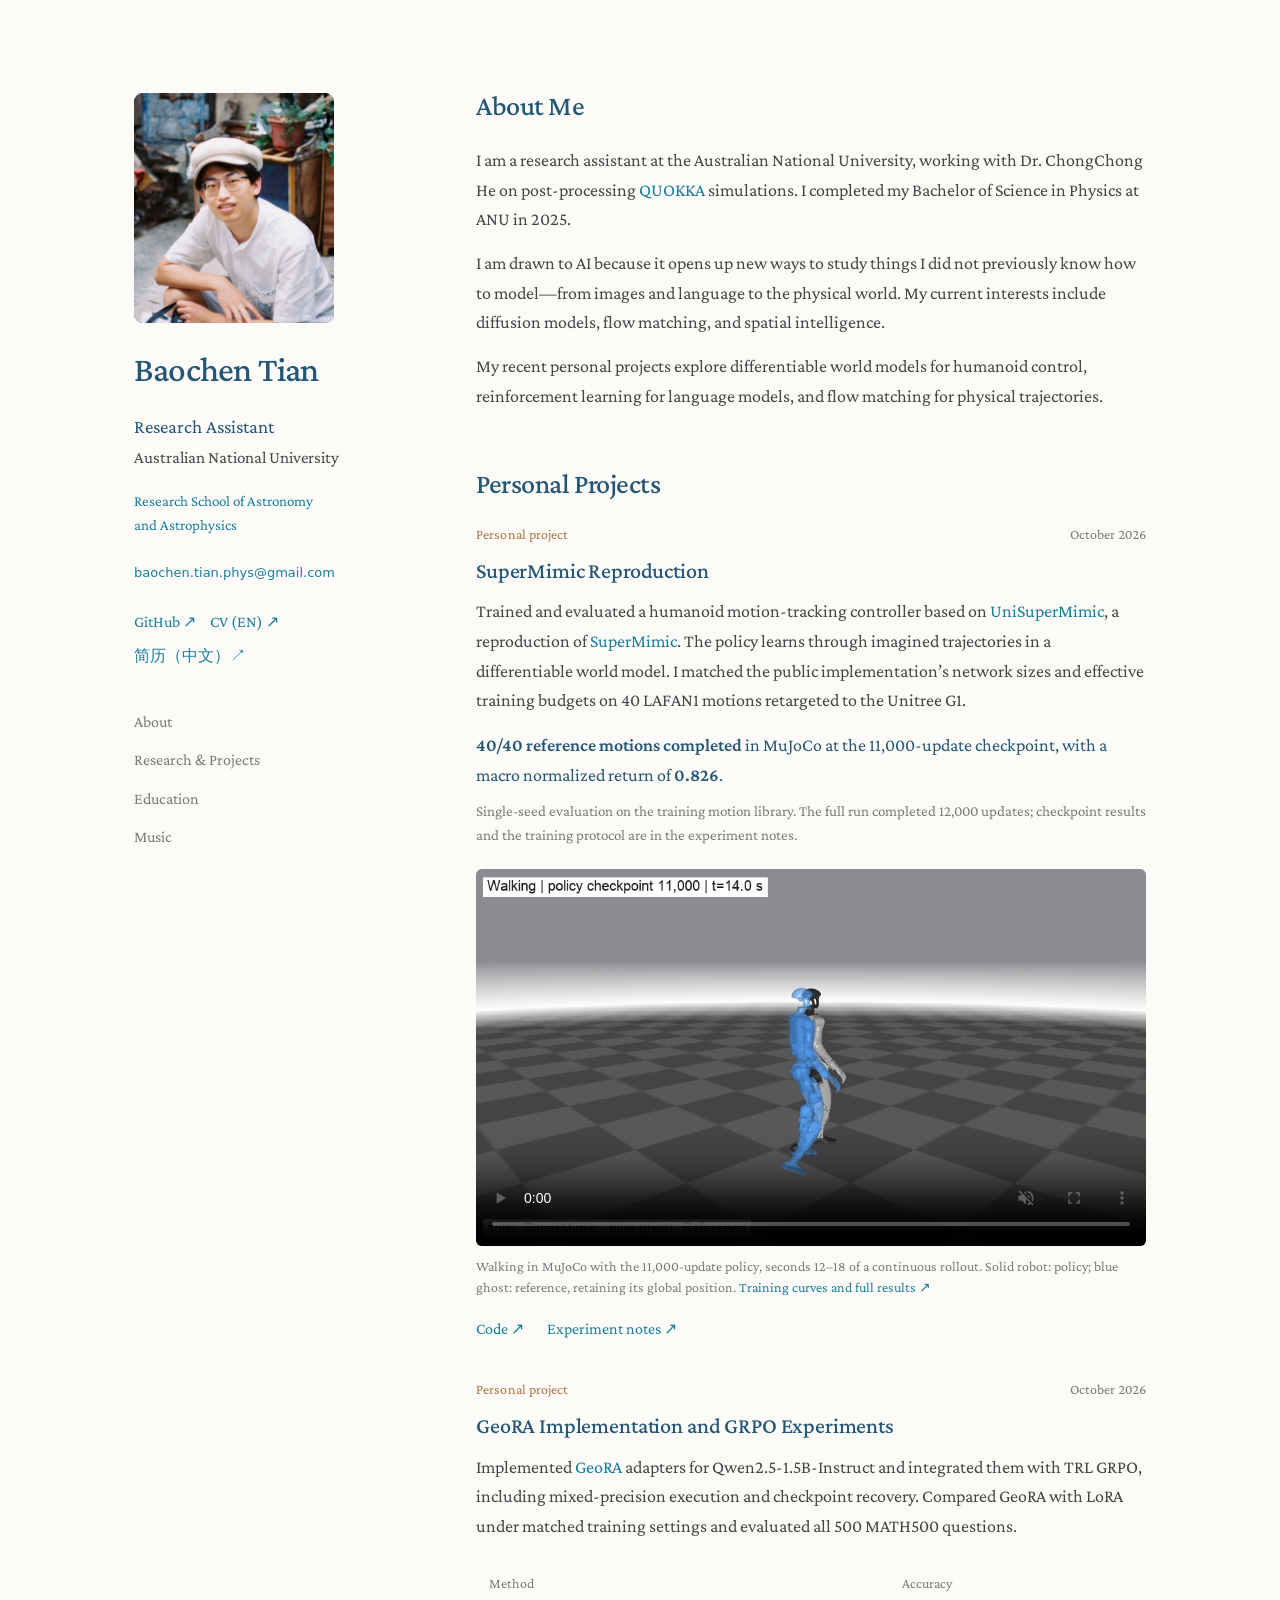
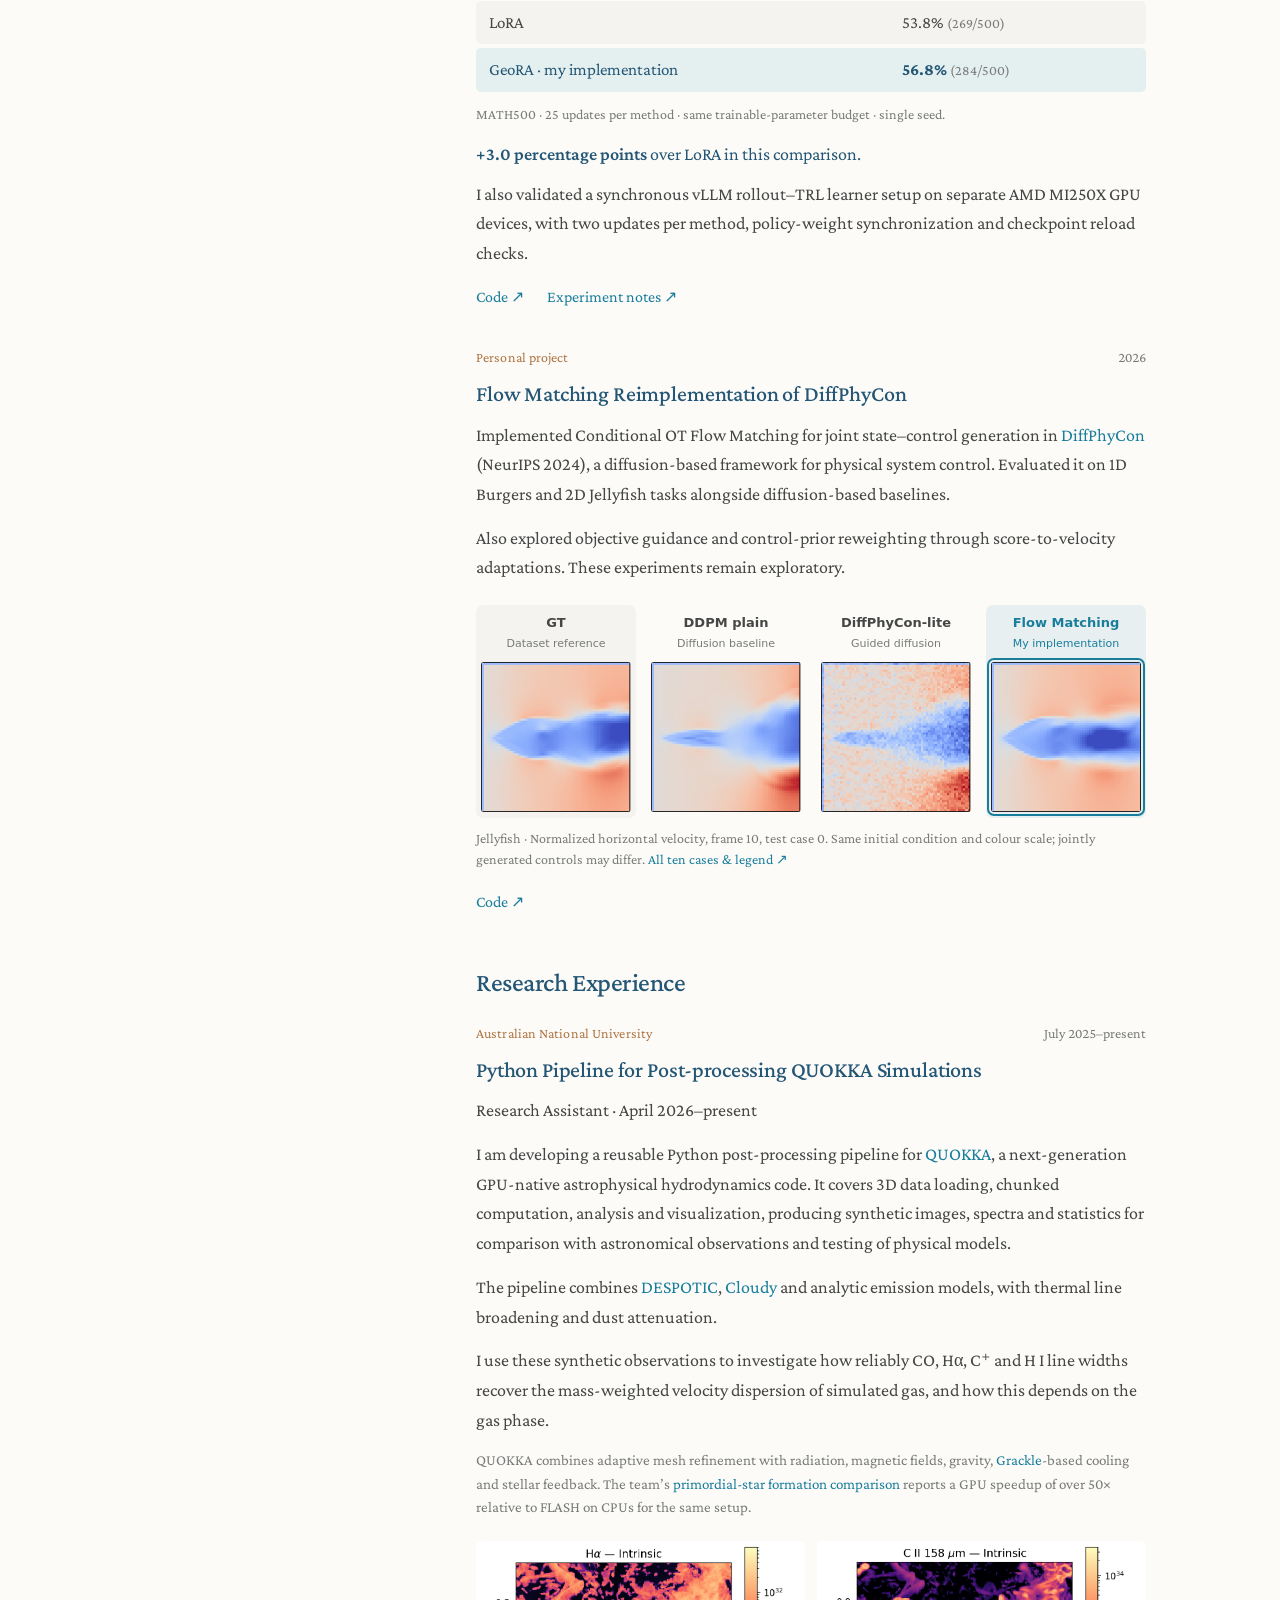
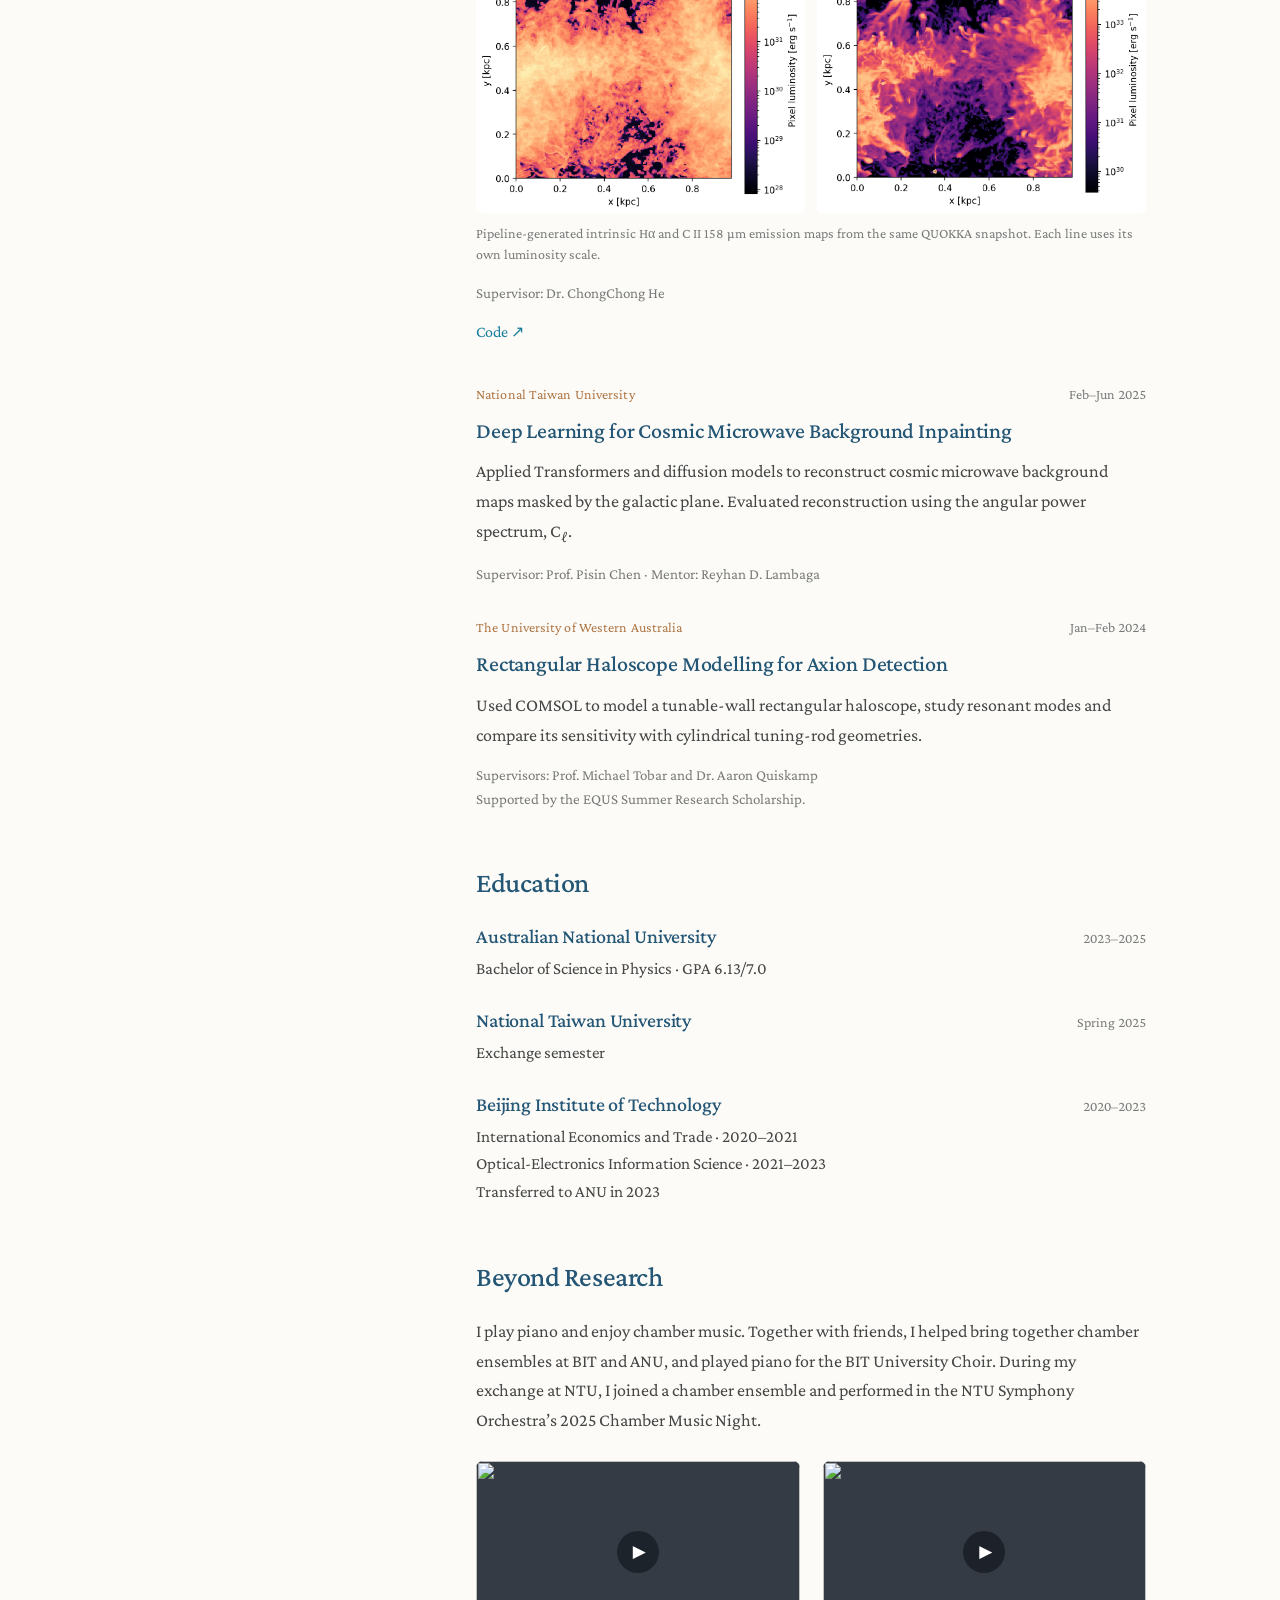
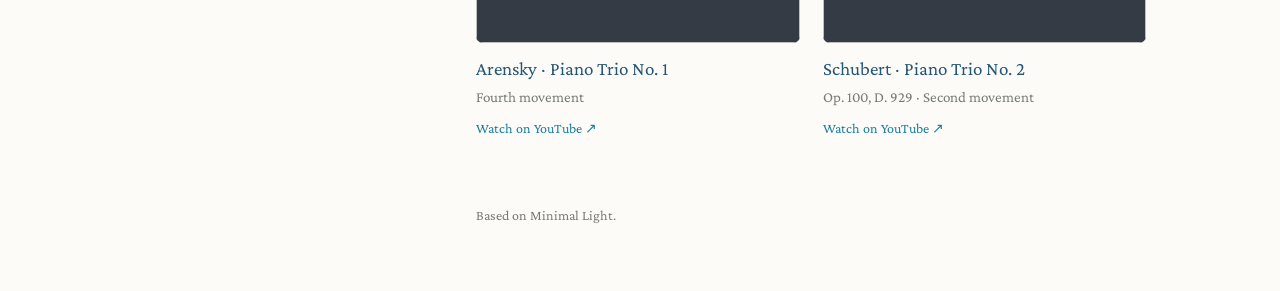
==== index.html @ 4af72fa2 "Refresh CV downloads and experiment page styles" ====
<!doctype html>
<html lang="en">
<head>
<meta charset="utf-8"><meta name="viewport" content="width=device-width,initial-scale=1">
<title>Baochen Tian | Research Assistant at ANU</title>
<meta name="description" content="Baochen Tian, Research Assistant at the Australian National University. Research and projects in generative modelling and astrophysical simulation post-processing.">
<link rel="stylesheet" href="assets/custom.css?v=7">
</head>
<body>
<a class="skip" href="#about">Skip to content</a>
<div class="wrapper">
<header>
<div class="portrait"><img src="assets/baochen.jpg" alt="Baochen Tian" width="5397" height="3602" fetchpriority="high"></div>
<h1>Baochen Tian</h1>
<p class="role">Research Assistant</p>
<p class="affiliation">Australian National University</p>
<p class="department"><a href="https://rsaa.anu.edu.au/">Research School of Astronomy<br>and Astrophysics</a></p>
<a class="email" href="mailto:baochen.tian.phys@gmail.com">baochen.tian.phys@gmail.com</a>
<div class="links"><a href="https://github.com/bcTiann">GitHub ↗</a><a href="assets/Baochen_Tian_CV.pdf?v=20261025">CV (EN) ↗</a><a href="assets/Baochen_Tian_CV_Chinese.pdf?v=20261025" lang="zh-Hans">简历（中文）↗</a></div>
<nav aria-label="Sections"><a href="#about">About</a><a href="#research">Research &amp; Projects</a><a href="#education">Education</a><a href="#music">Music</a></nav>
</header>
<main>
<section id="about"><h2>About Me</h2>
<p>I am a research assistant at the Australian National University, working with Dr. ChongChong He on post-processing <a href="https://github.com/quokka-astro/quokka">QUOKKA</a> simulations. I completed my Bachelor of Science in Physics at ANU in 2025.</p>
<p>I am drawn to AI because it opens up new ways to study things I did not previously know how to model—from images and language to the physical world. My current interests include diffusion models, flow matching, and spatial intelligence.</p>
<p>My recent personal projects explore differentiable world models for humanoid control, reinforcement learning for language models, and flow matching for physical trajectories.</p>
</section>
<section id="research"><h2>Personal Projects</h2>
<article id="supermimic"><div class="entry-top"><span class="type">Personal project</span><span class="date">October 2026</span></div>
<h3>SuperMimic Reproduction</h3>
<p>Trained and evaluated a humanoid motion-tracking controller based on <a href="https://github.com/Motphys/Uni-SuperMimic">UniSuperMimic</a>, a reproduction of <a href="https://supermimic.github.io/">SuperMimic</a>. The policy learns through imagined trajectories in a differentiable world model. I matched the public implementation’s network sizes and effective training budgets on 40 LAFAN1 motions retargeted to the Unitree G1.</p>
<p class="result-line"><strong>40/40 reference motions completed</strong> in MuJoCo at the 11,000-update checkpoint, with a macro normalized return of <strong>0.826</strong>.</p>
<p class="experiment-scope">Single-seed evaluation on the training motion library. The full run completed 12,000 updates; checkpoint results and the training protocol are in the experiment notes.</p>
<figure class="research-figure">
<video class="research-video" controls loop muted playsinline preload="metadata" poster="assets/supermimic-policy-11000.png" width="960" height="540" aria-label="Walking policy and reference motion in MuJoCo, using the 11,000-update checkpoint"><source src="assets/supermimic-policy-11000.mp4" type="video/mp4"><a href="assets/supermimic-policy-11000.mp4">Watch the policy rollout</a></video>
<figcaption>Walking in MuJoCo with the 11,000-update policy, seconds 12–18 of a continuous rollout. Solid robot: policy; blue ghost: reference, retaining its global position. <a href="research/supermimic.html">Training curves and full results ↗</a></figcaption>
</figure>
<div class="project-links"><a class="project-link" href="https://github.com/bcTiann/Uni-SuperMimic">Code ↗</a><a class="project-link" href="research/supermimic.html">Experiment notes ↗</a></div></article>
<article id="geora"><div class="entry-top"><span class="type">Personal project</span><span class="date">October 2026</span></div>
<h3>GeoRA Implementation and GRPO Experiments</h3>
<p>Implemented <a href="https://aclanthology.org/2026.acl-long.1110/">GeoRA</a> adapters for Qwen2.5-1.5B-Instruct and integrated them with TRL GRPO, including mixed-precision execution and checkpoint recovery. Compared GeoRA with LoRA under matched training settings and evaluated all 500 MATH500 questions.</p>
<table class="results-table">
<caption>MATH500 · 25 updates per method · same trainable-parameter budget · single seed.</caption>
<thead><tr><th scope="col">Method</th><th scope="col">Accuracy</th></tr></thead>
<tbody><tr><th scope="row">LoRA</th><td>53.8% <span>(269/500)</span></td></tr><tr class="own-result"><th scope="row">GeoRA · my implementation</th><td><strong>56.8%</strong> <span>(284/500)</span></td></tr></tbody>
</table>
<p class="result-line"><strong>+3.0 percentage points</strong> over LoRA in this comparison.</p>
<p>I also validated a synchronous vLLM rollout–TRL learner setup on separate AMD MI250X GPU devices, with two updates per method, policy-weight synchronization and checkpoint reload checks.</p>
<div class="project-links"><a class="project-link" href="https://github.com/bcTiann/geora-repro">Code ↗</a><a class="project-link" href="research/geora.html">Experiment notes ↗</a></div></article>
<article id="flow-matching"><div class="entry-top"><span class="type">Personal project</span><span class="date">2026</span></div>
<h3>Flow Matching Reimplementation of DiffPhyCon</h3>
<p>Implemented Conditional OT Flow Matching for joint state–control generation in <a href="https://proceedings.neurips.cc/paper_files/paper/2024/hash/07a363fd2263091c2063998e0034999c-Abstract-Conference.html">DiffPhyCon</a> (NeurIPS 2024), a diffusion-based framework for physical system control. Evaluated it on 1D Burgers and 2D Jellyfish tasks alongside diffusion-based baselines.</p>
<p class="detail">Also explored objective guidance and control-prior reweighting through score-to-velocity adaptations. These experiments remain exploratory.</p>
<figure class="research-figure">
<a class="figure-image flow-comparison" href="assets/jellyfish-vx-all-tests.png" aria-label="View velocity fields for all ten Jellyfish test cases">
<span class="flow-panel flow-reference"><span class="flow-heading">GT</span><span class="flow-note">Dataset reference</span><img src="assets/jellyfish-vx-gt.png" alt="Ground-truth horizontal velocity from the held-out Jellyfish dataset, test case 0, frame 10." width="280" height="279" loading="lazy"></span>
<span class="flow-panel"><span class="flow-heading">DDPM plain</span><span class="flow-note">Diffusion baseline</span><img src="assets/jellyfish-vx-ddpm.png" alt="Horizontal velocity generated by the upstream DDPM baseline without guidance or prior reweighting." width="280" height="279" loading="lazy"></span>
<span class="flow-panel"><span class="flow-heading">DiffPhyCon-lite</span><span class="flow-note">Guided diffusion</span><img src="assets/jellyfish-vx-lite.png" alt="Horizontal velocity generated by the upstream DiffPhyCon-lite guided diffusion baseline." width="280" height="279" loading="lazy"></span>
<span class="flow-panel flow-own" title="Flow Matching, sampled without objective guidance or control-prior reweighting"><span class="flow-heading">Flow Matching</span><span class="flow-note">My implementation</span><img src="assets/jellyfish-vx-fm.png" alt="Horizontal velocity generated by my Conditional OT Flow Matching implementation, sampled without guidance or prior reweighting." width="280" height="279" loading="lazy"></span>
</a>
<figcaption>Jellyfish · Normalized horizontal velocity, frame 10, test case 0. Same initial condition and colour scale; jointly generated controls may differ. <a href="assets/jellyfish-vx-all-tests.png">All ten cases &amp; legend ↗</a></figcaption>
</figure>
<a class="project-link" href="https://github.com/bcTiann/diffphycon">Code ↗</a></article>
<h2 class="subsection">Research Experience</h2>
<article id="quokka"><div class="entry-top"><span class="type">Australian National University</span><span class="date">July 2025–present</span></div>
<h3>Python Pipeline for Post-processing QUOKKA Simulations</h3>
<p class="detail">Research Assistant · April 2026–present</p>
<p>I am developing a reusable Python post-processing pipeline for <a href="https://github.com/quokka-astro/quokka">QUOKKA</a>, a next-generation GPU-native astrophysical hydrodynamics code. It covers 3D data loading, chunked computation, analysis and visualization, producing synthetic images, spectra and statistics for comparison with astronomical observations and testing of physical models.</p>
<p>The pipeline combines <a href="https://bitbucket.org/krumholz/despotic">DESPOTIC</a>, <a href="https://gitlab.nublado.org/cloudy/cloudy">Cloudy</a> and analytic emission models, with thermal line broadening and dust attenuation.</p>
<p class="detail">I use these synthetic observations to investigate how reliably CO, Hα, C⁺ and H I line widths recover the mass-weighted velocity dispersion of simulated gas, and how this depends on the gas phase.</p>
<p class="mentor">QUOKKA combines adaptive mesh refinement with radiation, magnetic fields, gravity, <a href="https://github.com/grackle-project/grackle">Grackle</a>-based cooling and stellar feedback. The team’s <a href="https://en.westlake.edu.cn/news_events/EventCalendars/science/202511/P020251104517771671701.pdf#page=10">primordial-star formation comparison</a> reports a GPU speedup of over 50× relative to FLASH on CPUs for the same setup.</p>
<figure class="research-figure">
<div class="emission-maps">
<a class="figure-image" href="assets/quokka-halpha.png" aria-label="View the full-size H alpha emission map"><img src="assets/quokka-halpha.png" alt="Intrinsic H alpha luminosity map from the QUOKKA post-processing pipeline, with position axes in kiloparsecs and a logarithmic luminosity scale." width="1011" height="835" loading="lazy"></a>
<a class="figure-image" href="assets/quokka-cii.png" aria-label="View the full-size C II emission map"><img src="assets/quokka-cii.png" alt="Intrinsic C II 158 micrometre luminosity map from the same QUOKKA snapshot, with its own logarithmic luminosity scale." width="1011" height="833" loading="lazy"></a>
</div>
<figcaption>Pipeline-generated intrinsic Hα and C II 158 μm emission maps from the same QUOKKA snapshot. Each line uses its own luminosity scale.</figcaption>
</figure>
<p class="mentor">Supervisor: Dr. ChongChong He</p><a class="project-link" href="https://github.com/bcTiann/quokka_postprocess_3D">Code ↗</a></article>
<article class="compact"><div class="entry-top"><span class="type">National Taiwan University</span><span class="date">Feb–Jun 2025</span></div>
<h3>Deep Learning for Cosmic Microwave Background Inpainting</h3>
<p>Applied Transformers and diffusion models to reconstruct cosmic microwave background maps masked by the galactic plane. Evaluated reconstruction using the angular power spectrum, C<sub>ℓ</sub>.</p>
<p class="mentor">Supervisor: Prof. Pisin Chen · Mentor: Reyhan D. Lambaga</p></article>
<article class="compact"><div class="entry-top"><span class="type">The University of Western Australia</span><span class="date">Jan–Feb 2024</span></div>
<h3>Rectangular Haloscope Modelling for Axion Detection</h3>
<p>Used COMSOL to model a tunable-wall rectangular haloscope, study resonant modes and compare its sensitivity with cylindrical tuning-rod geometries.</p>
<p class="mentor">Supervisors: Prof. Michael Tobar and Dr. Aaron Quiskamp<br>Supported by the EQUS Summer Research Scholarship.</p></article>
</section>
<section id="education"><h2>Education</h2>
<div class="education"><div><h3>Australian National University</h3><p>Bachelor of Science in Physics · GPA 6.13/7.0</p></div><span class="date">2023–2025</span></div>
<div class="education"><div><h3>National Taiwan University</h3><p>Exchange semester</p></div><span class="date">Spring 2025</span></div>
<div class="education"><div><h3>Beijing Institute of Technology</h3><p>International Economics and Trade · 2020–2021<br>Optical-Electronics Information Science · 2021–2023<br>Transferred to ANU in 2023</p></div><span class="date">2020–2023</span></div>
</section>
<section id="music"><h2>Beyond Research</h2><p>I play piano and enjoy chamber music. Together with friends, I helped bring together chamber ensembles at BIT and ANU, and played piano for the BIT University Choir. During my exchange at NTU, I joined a chamber ensemble and performed in the NTU Symphony Orchestra’s 2025 Chamber Music Night.</p><div class="performances"><a class="performance" href="https://www.youtube.com/watch?v=Kjk5oWOnFLg" target="_blank" rel="noopener noreferrer" aria-label="Watch Arensky · Piano Trio No. 1, Fourth movement on YouTube (opens in a new tab)"><span class="video-cover"><img src="https://i.ytimg.com/vi/Kjk5oWOnFLg/hqdefault.jpg" alt="" width="480" height="360" loading="lazy"><span class="play-icon" aria-hidden="true">▶</span></span><span class="video-title">Arensky · Piano Trio No. 1</span><span class="video-detail">Fourth movement</span><span class="video-action">Watch on YouTube ↗</span></a><a class="performance" href="https://www.youtube.com/watch?v=tnrbllB4xv0" target="_blank" rel="noopener noreferrer" aria-label="Watch Schubert · Piano Trio No. 2, Op. 100, D. 929 · Second movement on YouTube (opens in a new tab)"><span class="video-cover"><img src="https://i.ytimg.com/vi/tnrbllB4xv0/hqdefault.jpg" alt="" width="480" height="360" loading="lazy"><span class="play-icon" aria-hidden="true">▶</span></span><span class="video-title">Schubert · Piano Trio No. 2</span><span class="video-detail">Op. 100, D. 929 · Second movement</span><span class="video-action">Watch on YouTube ↗</span></a></div></section>
<footer>Based on <a href="https://github.com/yaoyao-liu/minimal-light">Minimal Light</a>.</footer>
</main></div></body></html>
---- assets/custom.css ----
@import url('https://fonts.googleapis.com/css2?family=Crimson+Pro:wght@400;500;600&display=swap');

:root {
  color-scheme: light dark;
  --bg: #fcfbf8;
  --ink: #454746;
  --heading: #245675;
  --muted: #787b79;
  --link: #197e9c;
  --accent: #ae7542;
}
* { box-sizing: border-box; }
html { scroll-behavior: smooth; scroll-padding-top: 48px; }
body { margin: 0; background: var(--bg); color: var(--ink); font: 18px/1.65 'Crimson Pro', Georgia, serif; -webkit-font-smoothing: antialiased; }
.wrapper { width: min(1100px, 100%); margin: auto; padding: 88px 44px 64px; display: grid; grid-template-columns: 250px minmax(0, 1fr); gap: 92px; }
header { position: sticky; top: 80px; align-self: start; text-align: left; padding-top: 5px; }
h1, h2, h3 { color: var(--heading); font-weight: 500; }
h1 { color: var(--heading); font-size: 35px; letter-spacing: -.8px; line-height: 1.2; margin: 0 0 20px; }
h2 { font-size: 28px; letter-spacing: -.45px; line-height: 1.25; margin: 0 0 23px; }
h3 { font-size: 22px; letter-spacing: -.15px; line-height: 1.35; margin: 0 0 12px; }
p { margin: 0 0 14px; }
a { color: var(--link); text-decoration: none; text-underline-offset: 4px; text-decoration-thickness: 1px; }
a:hover { text-decoration: underline; }
a:focus-visible { outline: 2px solid var(--link); outline-offset: 5px; border-radius: 2px; }
.role { color: var(--heading); font-size: 19px; margin-bottom: 2px; }
.affiliation { font-size: 17px; margin-bottom: 17px; }
.department { font-size: 15px; color: var(--muted); line-height: 1.6; margin-bottom: 20px; }
.email { font: 13px/1.6 system-ui, sans-serif; overflow-wrap: anywhere; }
.links { display: flex; flex-wrap: wrap; gap: 8px 14px; align-items: center; font-size: 16px; margin: 22px 0 39px; }
.links span { color: var(--muted); opacity: .5; }
nav { display: flex; flex-direction: column; gap: 12px; font-size: 16px; }
nav a { color: var(--muted); width: fit-content; }
nav a:hover { color: var(--link); }
main { min-width: 0; }
section { margin: 0 0 54px; padding: 0; border: 0; }
article { margin: 0 0 37px; padding: 0; border: 0; }
.entry-top { display: flex; justify-content: space-between; align-items: baseline; gap: 16px; margin-bottom: 11px; color: var(--muted); font: 14px/1.5 'Crimson Pro', Georgia, serif; }
.type { letter-spacing: .1px; color: var(--accent); }
.date { white-space: nowrap; font-size: 14px; color: var(--muted); font-variant-numeric: tabular-nums; }
.detail { color: var(--ink); }
.mentor { font-size: 15px; color: var(--muted); line-height: 1.55; margin: 12px 0; }
.project-link { display: inline-block; font-size: 16px; padding: 0; margin-top: 1px; }
.project-links { display: flex; flex-wrap: wrap; gap: 8px 23px; }
.result-line { color: var(--heading); margin: 15px 0 10px; }
.result-line strong { font-weight: 600; }
.experiment-scope { color: var(--muted); font-size: 15px; line-height: 1.55; }
.results-table { width: 100%; border-collapse: separate; border-spacing: 0 4px; margin: 18px 0 10px; font-size: 17px; line-height: 1.5; }
.results-table th, .results-table td { text-align: left; padding: 9px 13px; font-weight: 400; }
.results-table thead th { color: var(--muted); font-size: 14px; padding-bottom: 3px; }
.results-table tbody th { border-radius: 5px 0 0 5px; }
.results-table tbody td { border-radius: 0 5px 5px 0; }
.results-table tbody tr { background: rgba(120,123,121,.06); }
.results-table tbody tr.own-result { background: rgba(25,126,156,.10); color: var(--heading); }
.results-table td span { color: var(--muted); font-size: 14px; white-space: nowrap; }
.results-table caption { caption-side: bottom; padding: 8px 0 0; text-align: left; font-size: 14px; line-height: 1.5; color: var(--muted); }
.research-video { display: block; width: 100%; height: auto; border-radius: 6px; background: #e9edef; }
.research-figure { margin: 22px 0 17px; }
.figure-image { display: block; overflow: hidden; border-radius: 6px; background: #fff; }
.figure-image img { display: block; width: 100%; height: auto; }
.flow-comparison { display: grid; grid-template-columns: repeat(4, minmax(0, 1fr)); gap: 10px; background: transparent; overflow: visible; }
.flow-comparison:hover { text-decoration: none; }
.flow-panel { display: flex; flex-direction: column; align-items: center; padding: 8px 5px 6px; border-radius: 7px; color: var(--ink); }
.flow-heading { font: 600 13px/1.5 system-ui, sans-serif; white-space: nowrap; }
.flow-note { margin: 3px 0 10px; color: var(--muted); font: 11px/1.5 system-ui, sans-serif; white-space: nowrap; }
.flow-panel img { border-radius: 3px; }
.flow-reference { background: rgba(120,123,121,.06); }
.flow-own { background: rgba(25,126,156,.09); }
.flow-own .flow-heading, .flow-own .flow-note { color: var(--link); }
.flow-own img { outline: 2px solid var(--link); outline-offset: 2px; }
@media (max-width: 500px), (min-width: 851px) and (max-width: 1000px) { .flow-comparison { grid-template-columns: repeat(2, minmax(0, 1fr)); gap: 12px; } }
.research-figure figcaption { margin-top: 10px; color: var(--muted); font-size: 14px; line-height: 1.5; }
.emission-maps { display: grid; grid-template-columns: repeat(2, minmax(0, 1fr)); gap: 12px; }
.emission-maps .figure-image { border-radius: 5px; }
@media (max-width: 500px) { .emission-maps { grid-template-columns: 1fr; gap: 14px; } }
.subsection { font-size: 26px; margin-top: 51px; }
.compact { margin-bottom: 31px; }
.compact:last-child { margin-bottom: 0; }
.education { display: flex; justify-content: space-between; align-items: baseline; gap: 20px; margin-bottom: 25px; }
.education h3 { font-size: 20px; margin: 0 0 5px; }
.education p { font-size: 17px; line-height: 1.6; margin: 0; }
footer { font-size: 14px; color: var(--muted); margin-top: 64px; }
footer a { color: var(--muted); }
.skip { position: absolute; top: -100px; left: 15px; }
.skip:focus { top: 10px; background: var(--bg); padding: 8px; }
@media (prefers-color-scheme: dark) {
  :root { --bg: #20232c; --ink: #d0d3dc; --heading: #9dcceb; --muted: #a0a7b8; --link: #73c6d8; --accent: #d6ac7d; }
}
@media (max-width: 850px) {
  .wrapper { grid-template-columns: 1fr; gap: 49px; padding: 46px 28px; max-width: 690px; }
  header { position: static; padding: 0; }
  h1 { margin-bottom: 13px; }
  .department { margin-bottom: 14px; }
  .links { margin: 17px 0 25px; }
  nav { flex-direction: row; flex-wrap: wrap; gap: 10px 23px; }
  section { margin-bottom: 43px; }
}
@media (max-width: 440px) {
  .wrapper { padding: 35px 23px; }
  .entry-top { flex-direction: column; gap: 2px; }
  .education { flex-direction: column; gap: 5px; }
  .education .date { order: -1; }
  h2 { font-size: 26px; }
  h3 { font-size: 21px; }
}
@media (prefers-reduced-motion: reduce) { html { scroll-behavior: auto; } }

/* Personal portrait and chamber-music recordings. */
.portrait { width: 200px; height: 230px; overflow: hidden; border-radius: 9px; margin: 0 0 26px; background: #384247; }
.portrait img { display: block; width: 100%; height: 100%; object-fit: cover; object-position: 62% 50%; transform: scale(1.25); }
.performances { display: grid; grid-template-columns: repeat(2, minmax(0, 1fr)); gap: 23px; margin-top: 25px; }
.performance { display: block; min-width: 0; }
.performance:hover { text-decoration: none; }
.video-cover { display: block; aspect-ratio: 16 / 9; overflow: hidden; border-radius: 7px; position: relative; background: #343b44; }
.video-cover img { display: block; width: 100%; height: 100%; object-fit: cover; }
.play-icon { position: absolute; top: 50%; left: 50%; transform: translate(-50%, -50%); display: grid; place-items: center; width: 42px; height: 42px; padding-left: 3px; border-radius: 50%; background: rgba(22,27,34,.75); color: #fff; font: 17px/1 system-ui, sans-serif; }
.performance:hover .play-icon { background: #24758c; }
.video-title { display: block; color: var(--heading); font-size: 19px; line-height: 1.35; margin-top: 13px; }
.video-detail { display: block; color: var(--muted); font-size: 15px; margin-top: 4px; }
.video-action { display: block; font-size: 14px; margin-top: 7px; }
.performance:hover .video-action { text-decoration: underline; }
@media (min-width: 851px) and (max-height: 780px) { header { position: static; } }
@media (max-width: 440px) { .performances { grid-template-columns: 1fr; gap: 28px; } .portrait { width: 180px; height: 207px; } }
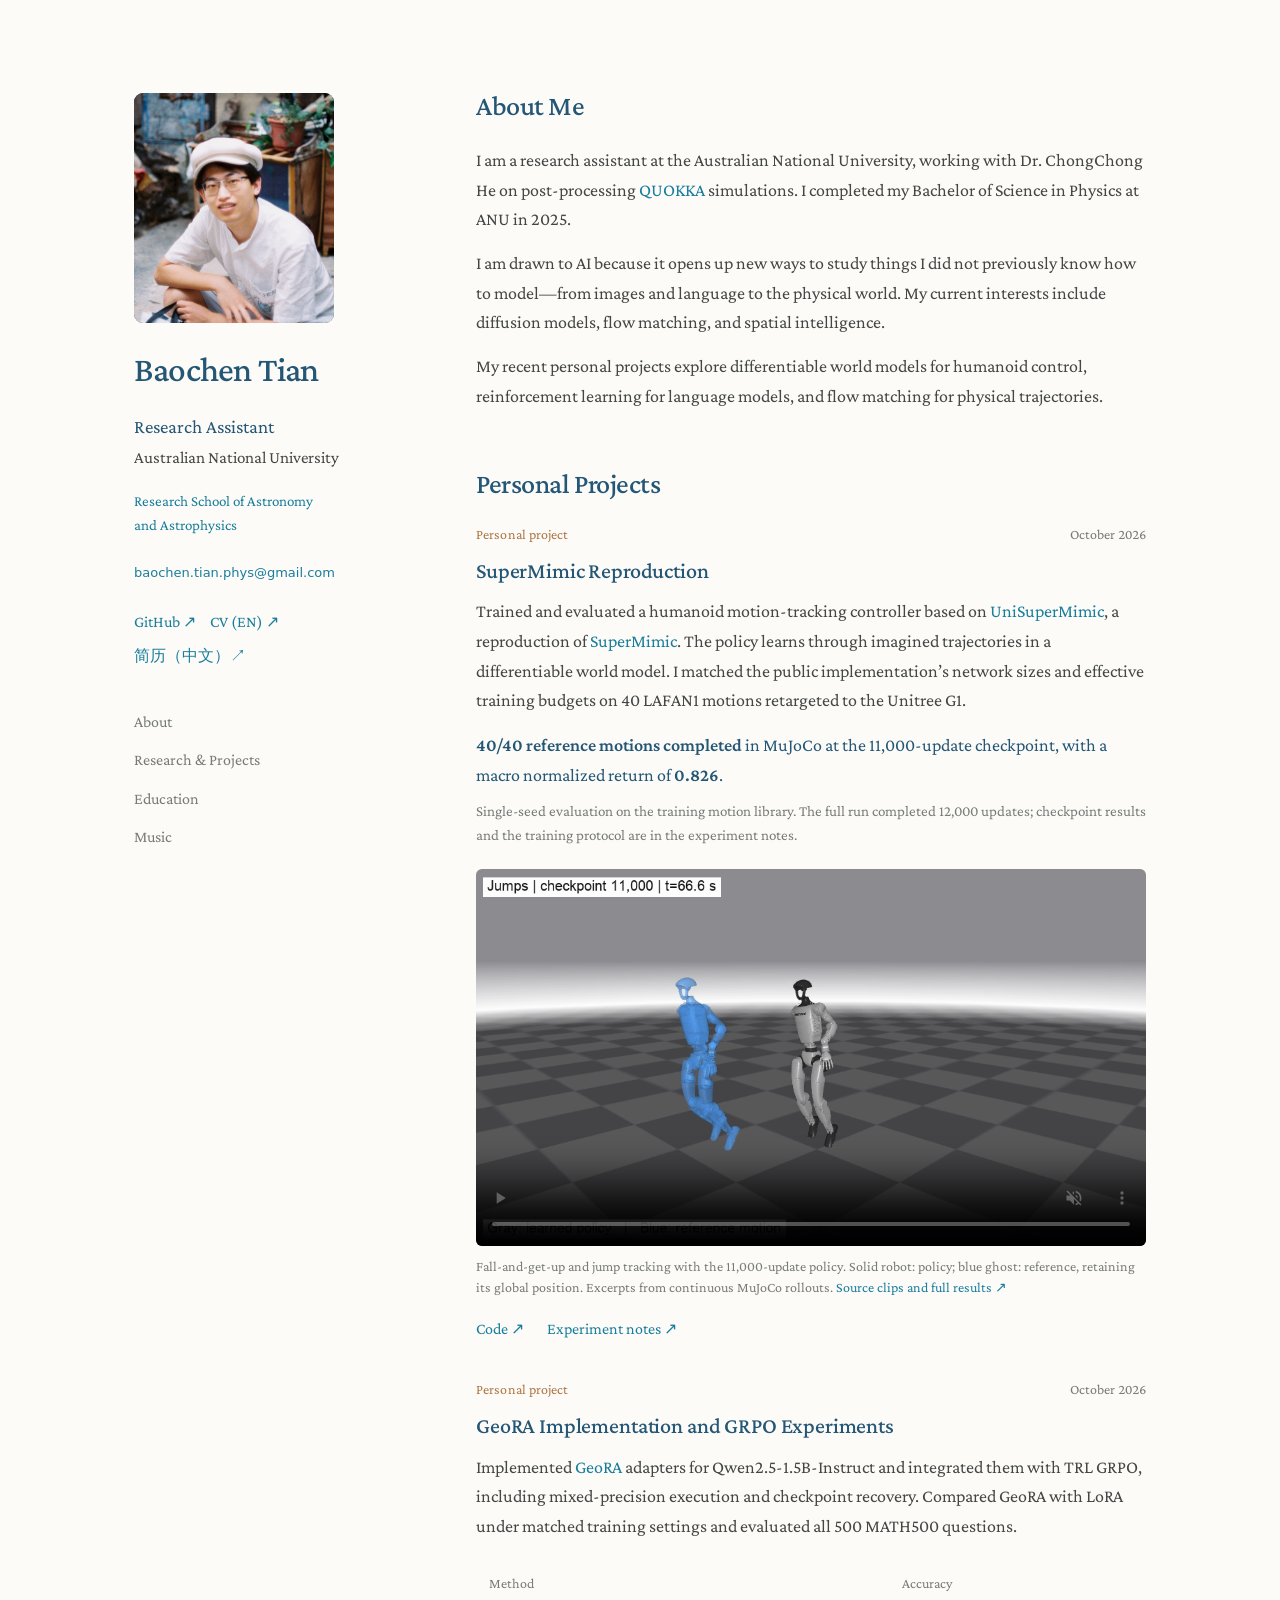
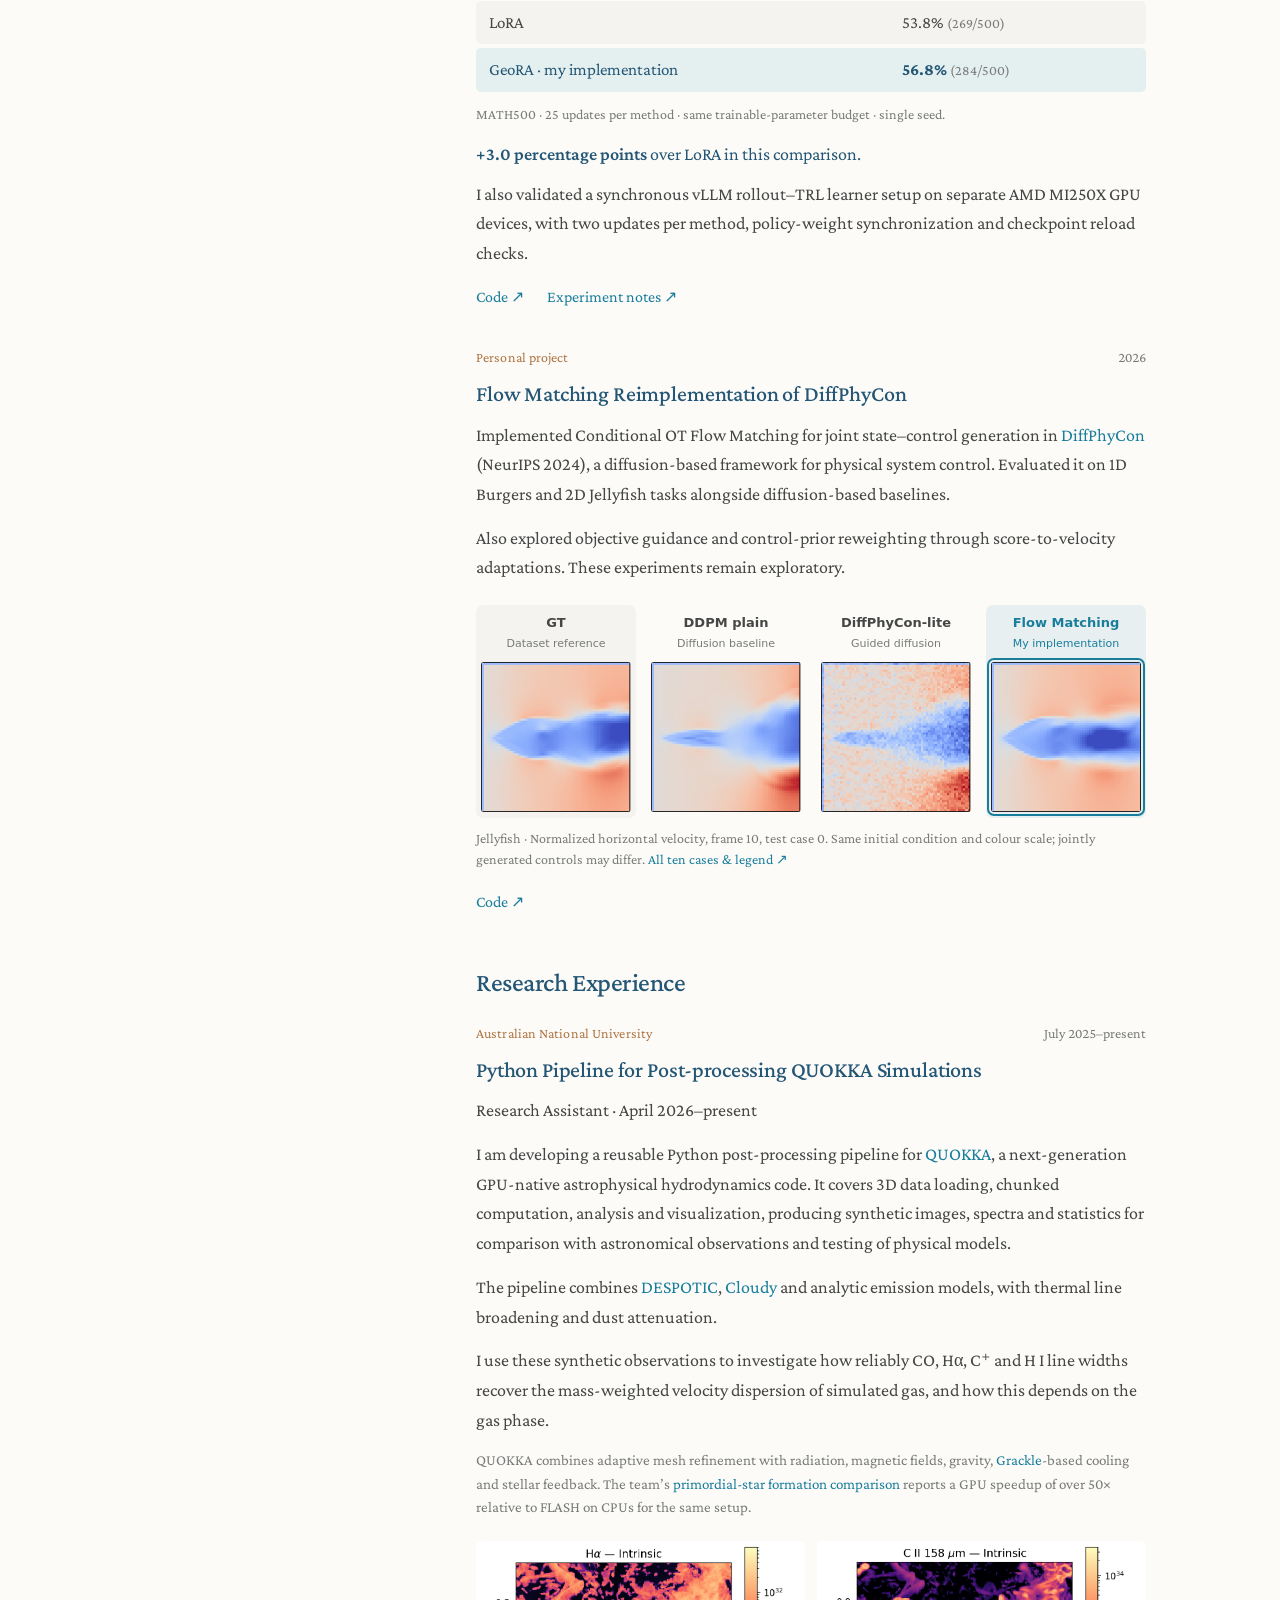
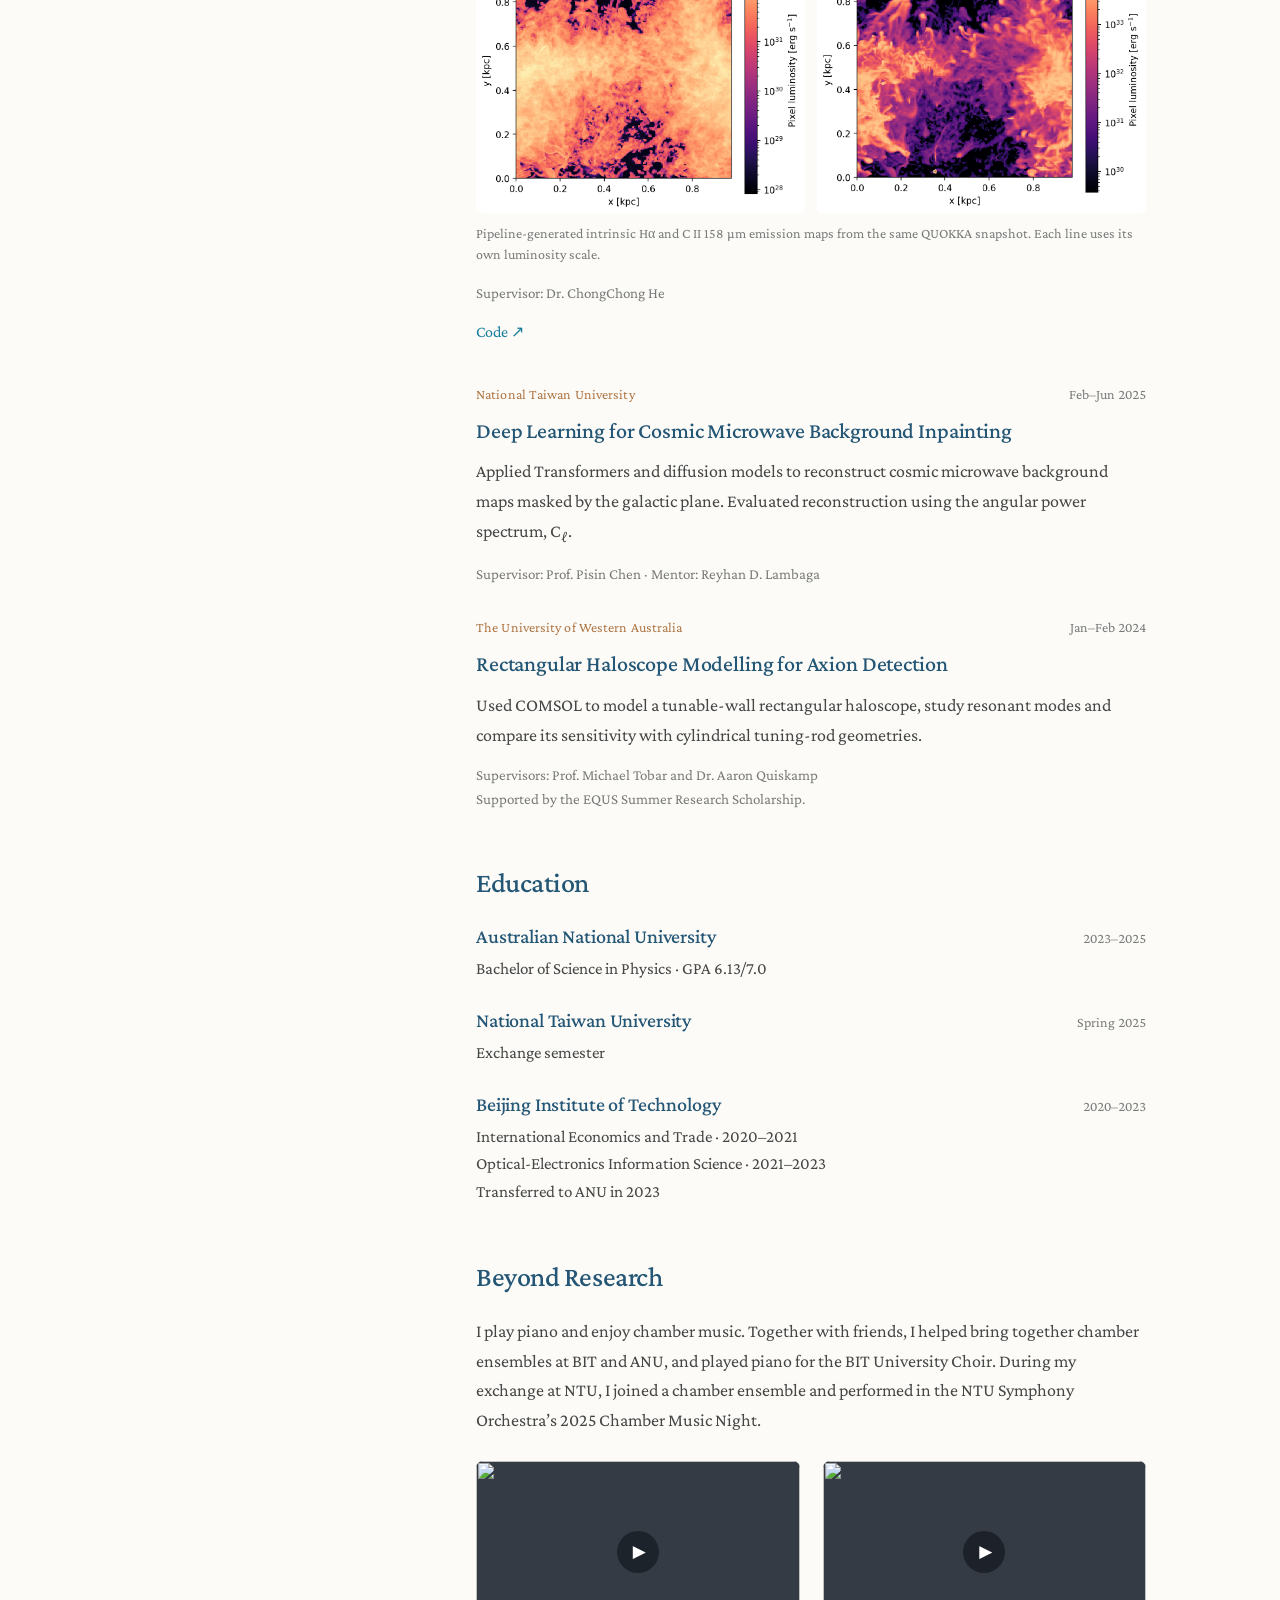
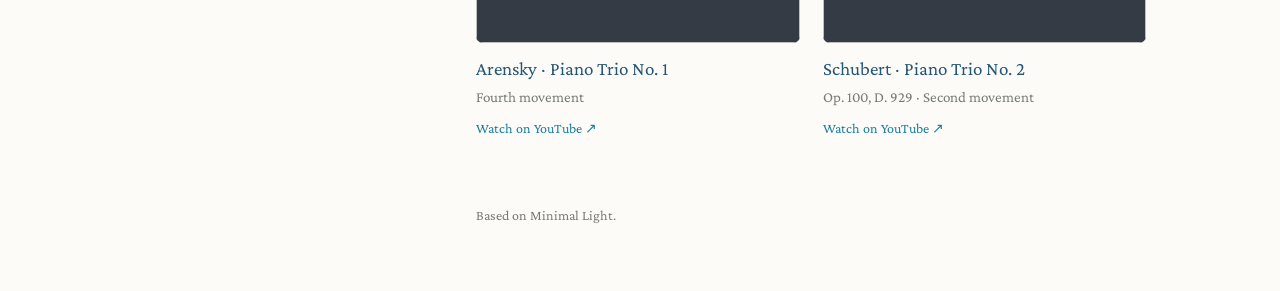
==== commit 31284cbe: "Show fall-and-get-up and jump policy rollouts" ====
--- a/index.html
+++ b/index.html
@@ -32,10 +32,10 @@
 <p class="result-line"><strong>40/40 reference motions completed</strong> in MuJoCo at the 11,000-update checkpoint, with a macro normalized return of <strong>0.826</strong>.</p>
 <p class="experiment-scope">Single-seed evaluation on the training motion library. The full run completed 12,000 updates; checkpoint results and the training protocol are in the experiment notes.</p>
 <figure class="research-figure">
-<video class="research-video" controls loop muted playsinline preload="metadata" poster="assets/supermimic-policy-11000.png" width="960" height="540" aria-label="Walking policy and reference motion in MuJoCo, using the 11,000-update checkpoint"><source src="assets/supermimic-policy-11000.mp4" type="video/mp4"><a href="assets/supermimic-policy-11000.mp4">Watch the policy rollout</a></video>
-<figcaption>Walking in MuJoCo with the 11,000-update policy, seconds 12–18 of a continuous rollout. Solid robot: policy; blue ghost: reference, retaining its global position. <a href="research/supermimic.html">Training curves and full results ↗</a></figcaption>
+<video class="research-video" controls loop muted playsinline preload="metadata" poster="assets/supermimic-challenging-11000.png" width="960" height="540" aria-label="Fall-and-get-up and jump tracking in MuJoCo, using the 11,000-update checkpoint"><source src="assets/supermimic-challenging-11000.mp4" type="video/mp4"><a href="assets/supermimic-challenging-11000.mp4">Watch the policy rollouts</a></video>
+<figcaption>Fall-and-get-up and jump tracking with the 11,000-update policy. Solid robot: policy; blue ghost: reference, retaining its global position. Excerpts from continuous MuJoCo rollouts. <a href="research/supermimic.html?v=20261025-motions#rollout">Source clips and full results ↗</a></figcaption>
 </figure>
-<div class="project-links"><a class="project-link" href="https://github.com/bcTiann/Uni-SuperMimic">Code ↗</a><a class="project-link" href="research/supermimic.html">Experiment notes ↗</a></div></article>
+<div class="project-links"><a class="project-link" href="https://github.com/bcTiann/Uni-SuperMimic">Code ↗</a><a class="project-link" href="research/supermimic.html?v=20261025-motions">Experiment notes ↗</a></div></article>
 <article id="geora"><div class="entry-top"><span class="type">Personal project</span><span class="date">October 2026</span></div>
 <h3>GeoRA Implementation and GRPO Experiments</h3>
 <p>Implemented <a href="https://aclanthology.org/2026.acl-long.1110/">GeoRA</a> adapters for Qwen2.5-1.5B-Instruct and integrated them with TRL GRPO, including mixed-precision execution and checkpoint recovery. Compared GeoRA with LoRA under matched training settings and evaluated all 500 MATH500 questions.</p>
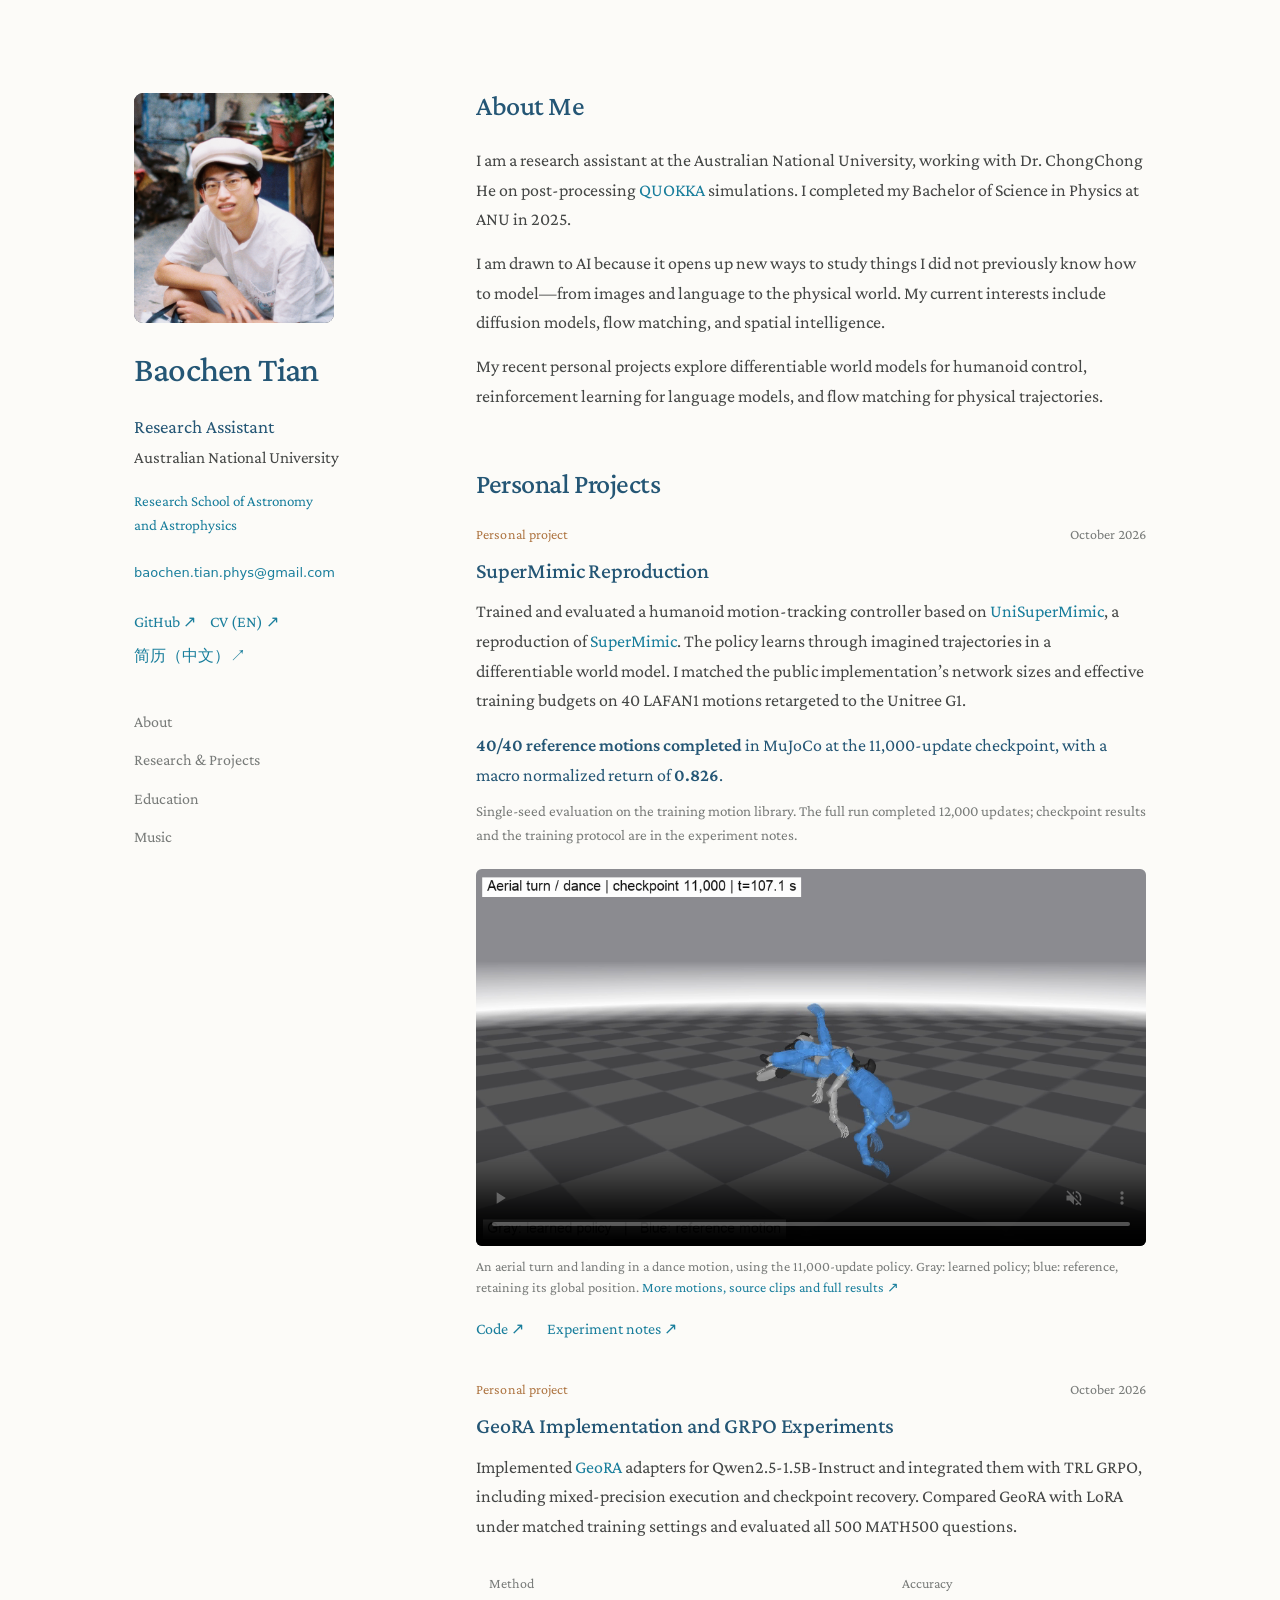
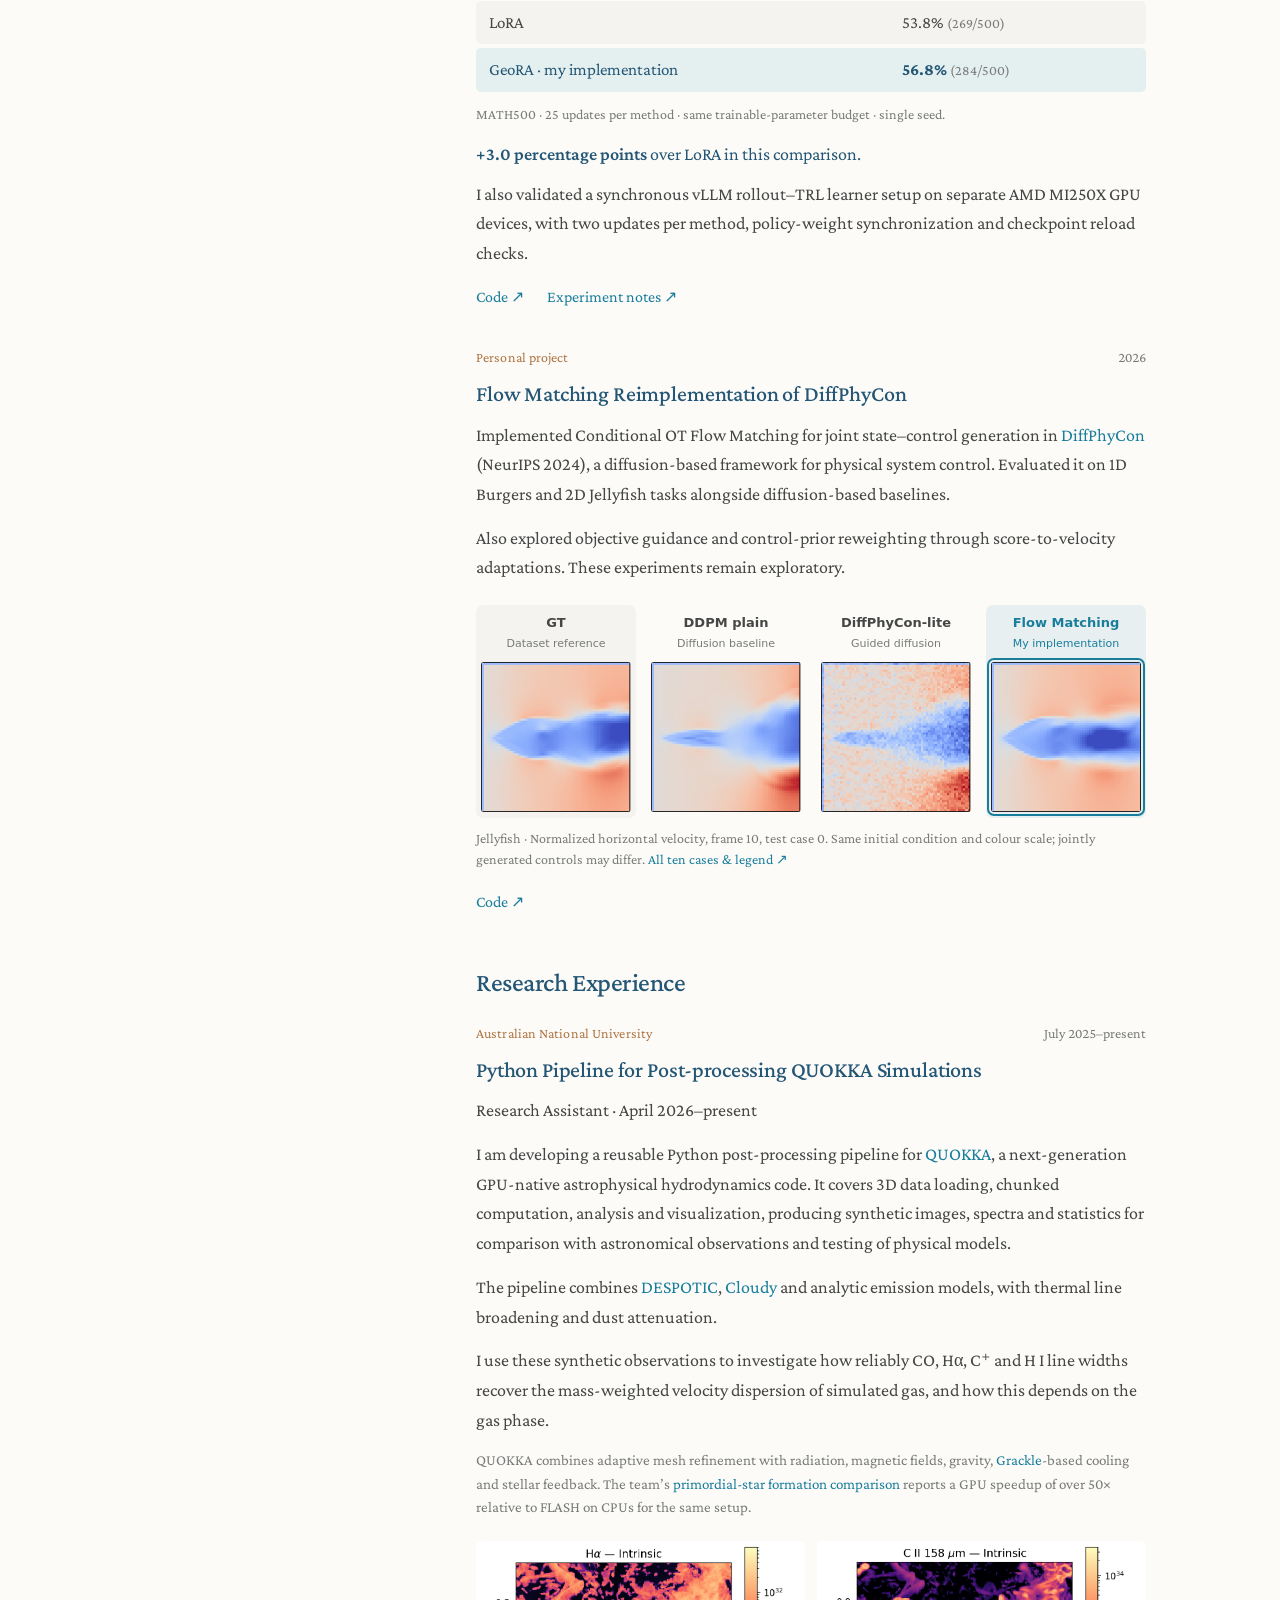
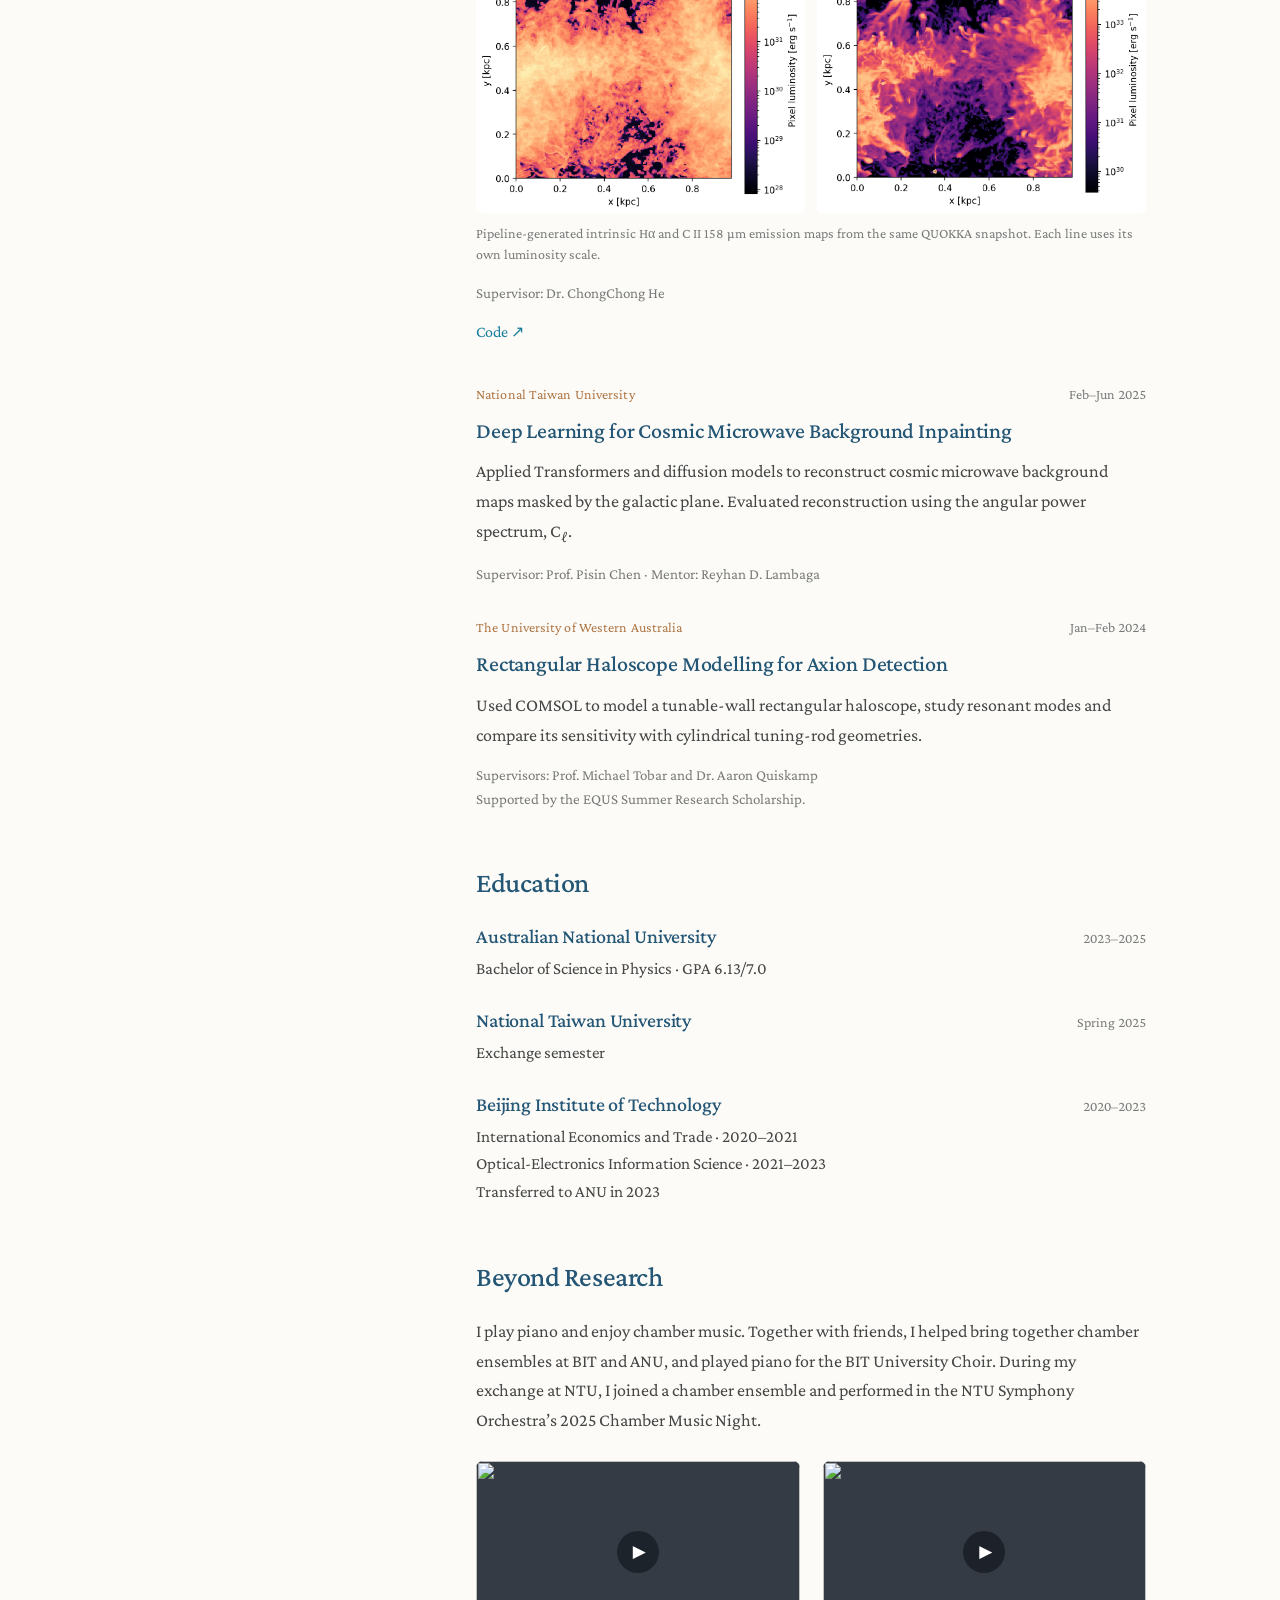
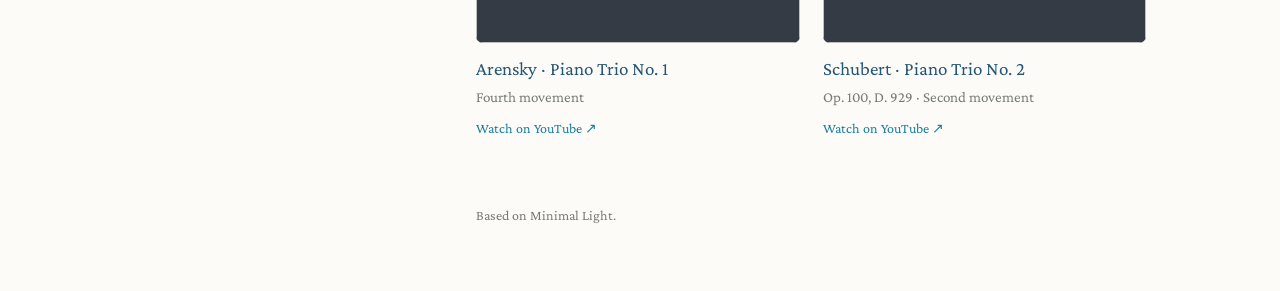
==== commit 23c8ca30: "Feature verified aerial-turn policy rollout" ====
--- a/index.html
+++ b/index.html
@@ -32,10 +32,10 @@
 <p class="result-line"><strong>40/40 reference motions completed</strong> in MuJoCo at the 11,000-update checkpoint, with a macro normalized return of <strong>0.826</strong>.</p>
 <p class="experiment-scope">Single-seed evaluation on the training motion library. The full run completed 12,000 updates; checkpoint results and the training protocol are in the experiment notes.</p>
 <figure class="research-figure">
-<video class="research-video" controls loop muted playsinline preload="metadata" poster="assets/supermimic-challenging-11000.png" width="960" height="540" aria-label="Fall-and-get-up and jump tracking in MuJoCo, using the 11,000-update checkpoint"><source src="assets/supermimic-challenging-11000.mp4" type="video/mp4"><a href="assets/supermimic-challenging-11000.mp4">Watch the policy rollouts</a></video>
-<figcaption>Fall-and-get-up and jump tracking with the 11,000-update policy. Solid robot: policy; blue ghost: reference, retaining its global position. Excerpts from continuous MuJoCo rollouts. <a href="research/supermimic.html?v=20261025-motions#rollout">Source clips and full results ↗</a></figcaption>
+<video class="research-video" controls loop muted playsinline preload="metadata" poster="assets/supermimic-flip-11000.png" width="960" height="540" aria-label="An aerial inverted turn and landing from the 11,000-update policy in MuJoCo"><source src="assets/supermimic-flip-11000.mp4" type="video/mp4"><a href="assets/supermimic-flip-11000.mp4">Watch the policy rollout</a></video>
+<figcaption>An aerial turn and landing in a dance motion, using the 11,000-update policy. Gray: learned policy; blue: reference, retaining its global position. <a href="research/supermimic.html?v=20261025-flip#rollout">More motions, source clips and full results ↗</a></figcaption>
 </figure>
-<div class="project-links"><a class="project-link" href="https://github.com/bcTiann/Uni-SuperMimic">Code ↗</a><a class="project-link" href="research/supermimic.html?v=20261025-motions">Experiment notes ↗</a></div></article>
+<div class="project-links"><a class="project-link" href="https://github.com/bcTiann/Uni-SuperMimic">Code ↗</a><a class="project-link" href="research/supermimic.html?v=20261025-flip">Experiment notes ↗</a></div></article>
 <article id="geora"><div class="entry-top"><span class="type">Personal project</span><span class="date">October 2026</span></div>
 <h3>GeoRA Implementation and GRPO Experiments</h3>
 <p>Implemented <a href="https://aclanthology.org/2026.acl-long.1110/">GeoRA</a> adapters for Qwen2.5-1.5B-Instruct and integrated them with TRL GRPO, including mixed-precision execution and checkpoint recovery. Compared GeoRA with LoRA under matched training settings and evaluated all 500 MATH500 questions.</p>
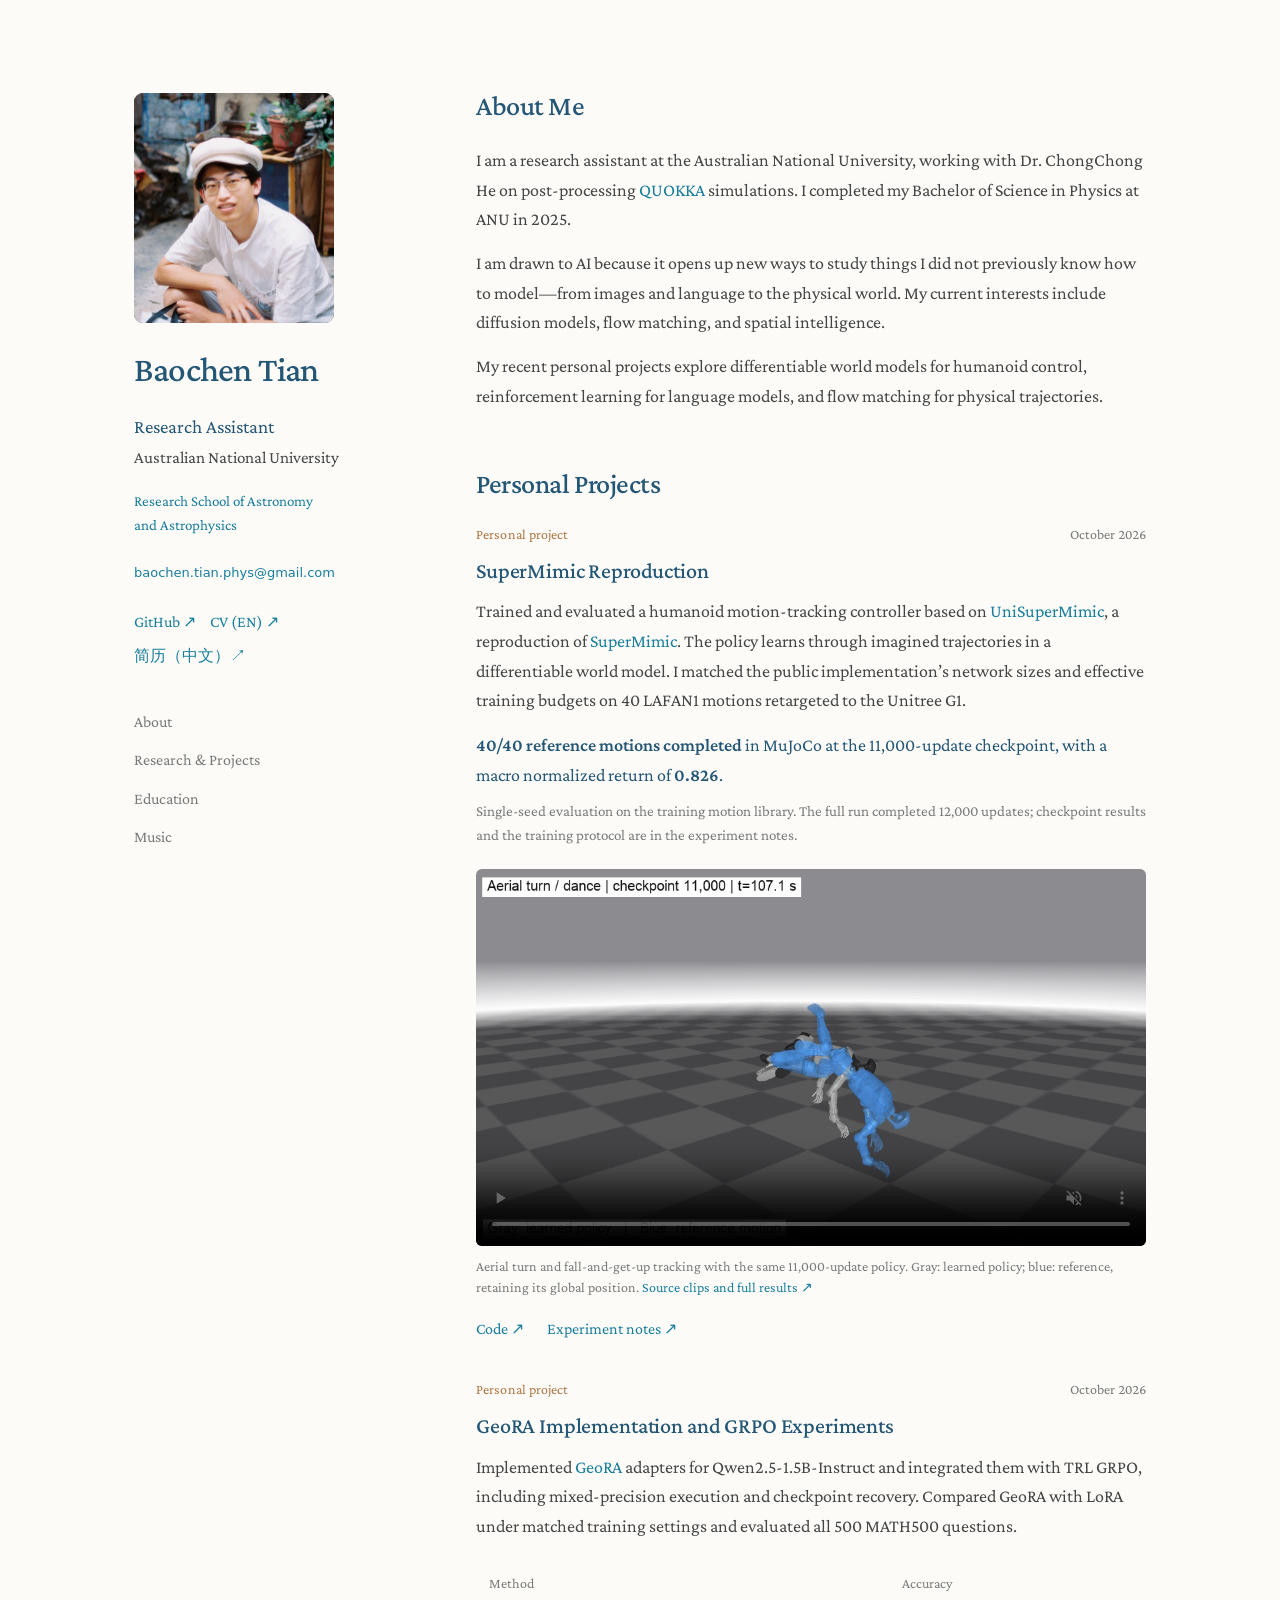
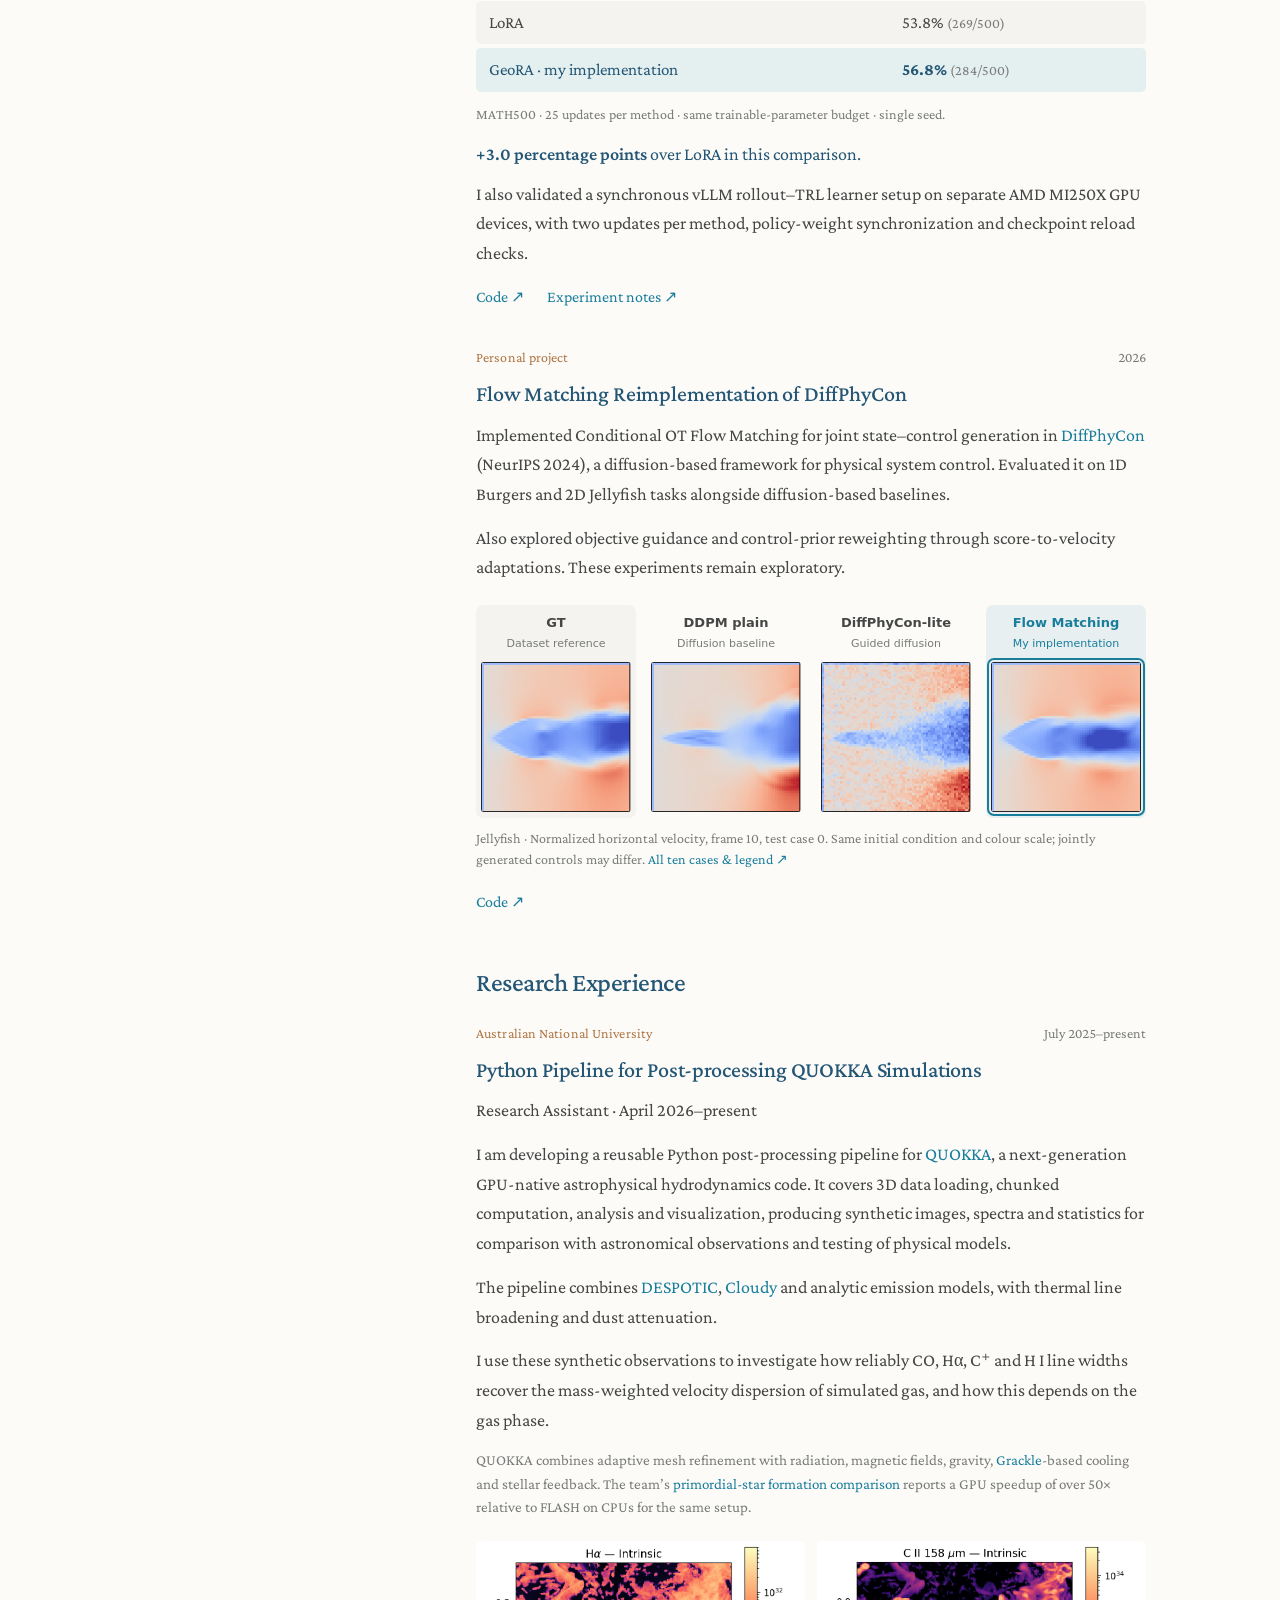
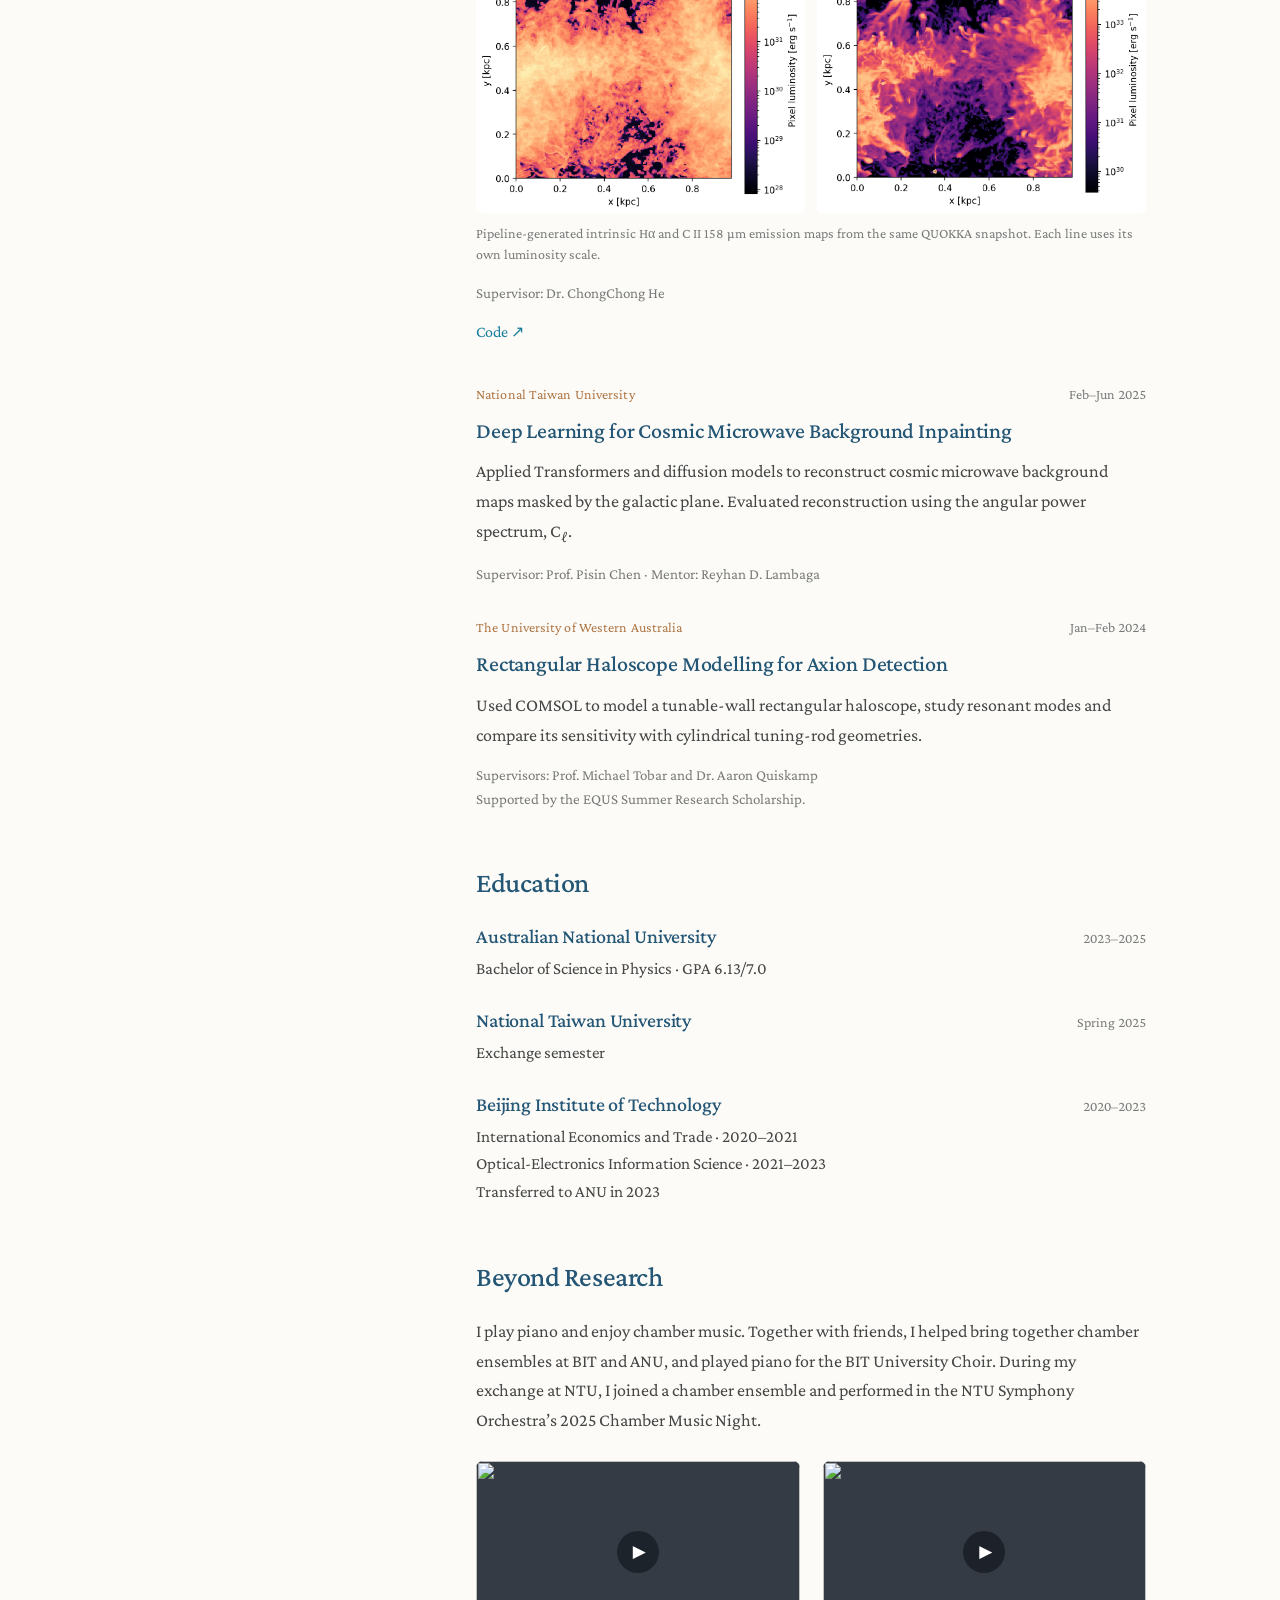
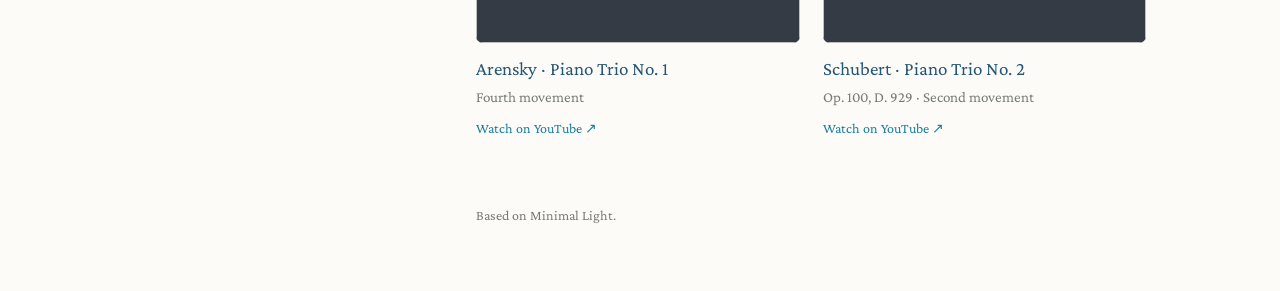
==== commit d332f275: "Combine aerial-turn and get-up policy demonstrations" ====
--- a/index.html
+++ b/index.html
@@ -32,10 +32,10 @@
 <p class="result-line"><strong>40/40 reference motions completed</strong> in MuJoCo at the 11,000-update checkpoint, with a macro normalized return of <strong>0.826</strong>.</p>
 <p class="experiment-scope">Single-seed evaluation on the training motion library. The full run completed 12,000 updates; checkpoint results and the training protocol are in the experiment notes.</p>
 <figure class="research-figure">
-<video class="research-video" controls loop muted playsinline preload="metadata" poster="assets/supermimic-flip-11000.png" width="960" height="540" aria-label="An aerial inverted turn and landing from the 11,000-update policy in MuJoCo"><source src="assets/supermimic-flip-11000.mp4" type="video/mp4"><a href="assets/supermimic-flip-11000.mp4">Watch the policy rollout</a></video>
-<figcaption>An aerial turn and landing in a dance motion, using the 11,000-update policy. Gray: learned policy; blue: reference, retaining its global position. <a href="research/supermimic.html?v=20261025-flip#rollout">More motions, source clips and full results ↗</a></figcaption>
+<video class="research-video" controls loop muted playsinline preload="metadata" poster="assets/supermimic-flip-getup-11000.png" width="960" height="540" aria-label="Aerial turn and fall-and-get-up tracking from the 11,000-update policy in MuJoCo"><source src="assets/supermimic-flip-getup-11000.mp4" type="video/mp4"><a href="assets/supermimic-flip-getup-11000.mp4">Watch the policy rollouts</a></video>
+<figcaption>Aerial turn and fall-and-get-up tracking with the same 11,000-update policy. Gray: learned policy; blue: reference, retaining its global position. <a href="research/supermimic.html?v=20261025-selected#rollout">Source clips and full results ↗</a></figcaption>
 </figure>
-<div class="project-links"><a class="project-link" href="https://github.com/bcTiann/Uni-SuperMimic">Code ↗</a><a class="project-link" href="research/supermimic.html?v=20261025-flip">Experiment notes ↗</a></div></article>
+<div class="project-links"><a class="project-link" href="https://github.com/bcTiann/Uni-SuperMimic">Code ↗</a><a class="project-link" href="research/supermimic.html?v=20261025-selected">Experiment notes ↗</a></div></article>
 <article id="geora"><div class="entry-top"><span class="type">Personal project</span><span class="date">October 2026</span></div>
 <h3>GeoRA Implementation and GRPO Experiments</h3>
 <p>Implemented <a href="https://aclanthology.org/2026.acl-long.1110/">GeoRA</a> adapters for Qwen2.5-1.5B-Instruct and integrated them with TRL GRPO, including mixed-precision execution and checkpoint recovery. Compared GeoRA with LoRA under matched training settings and evaluated all 500 MATH500 questions.</p>
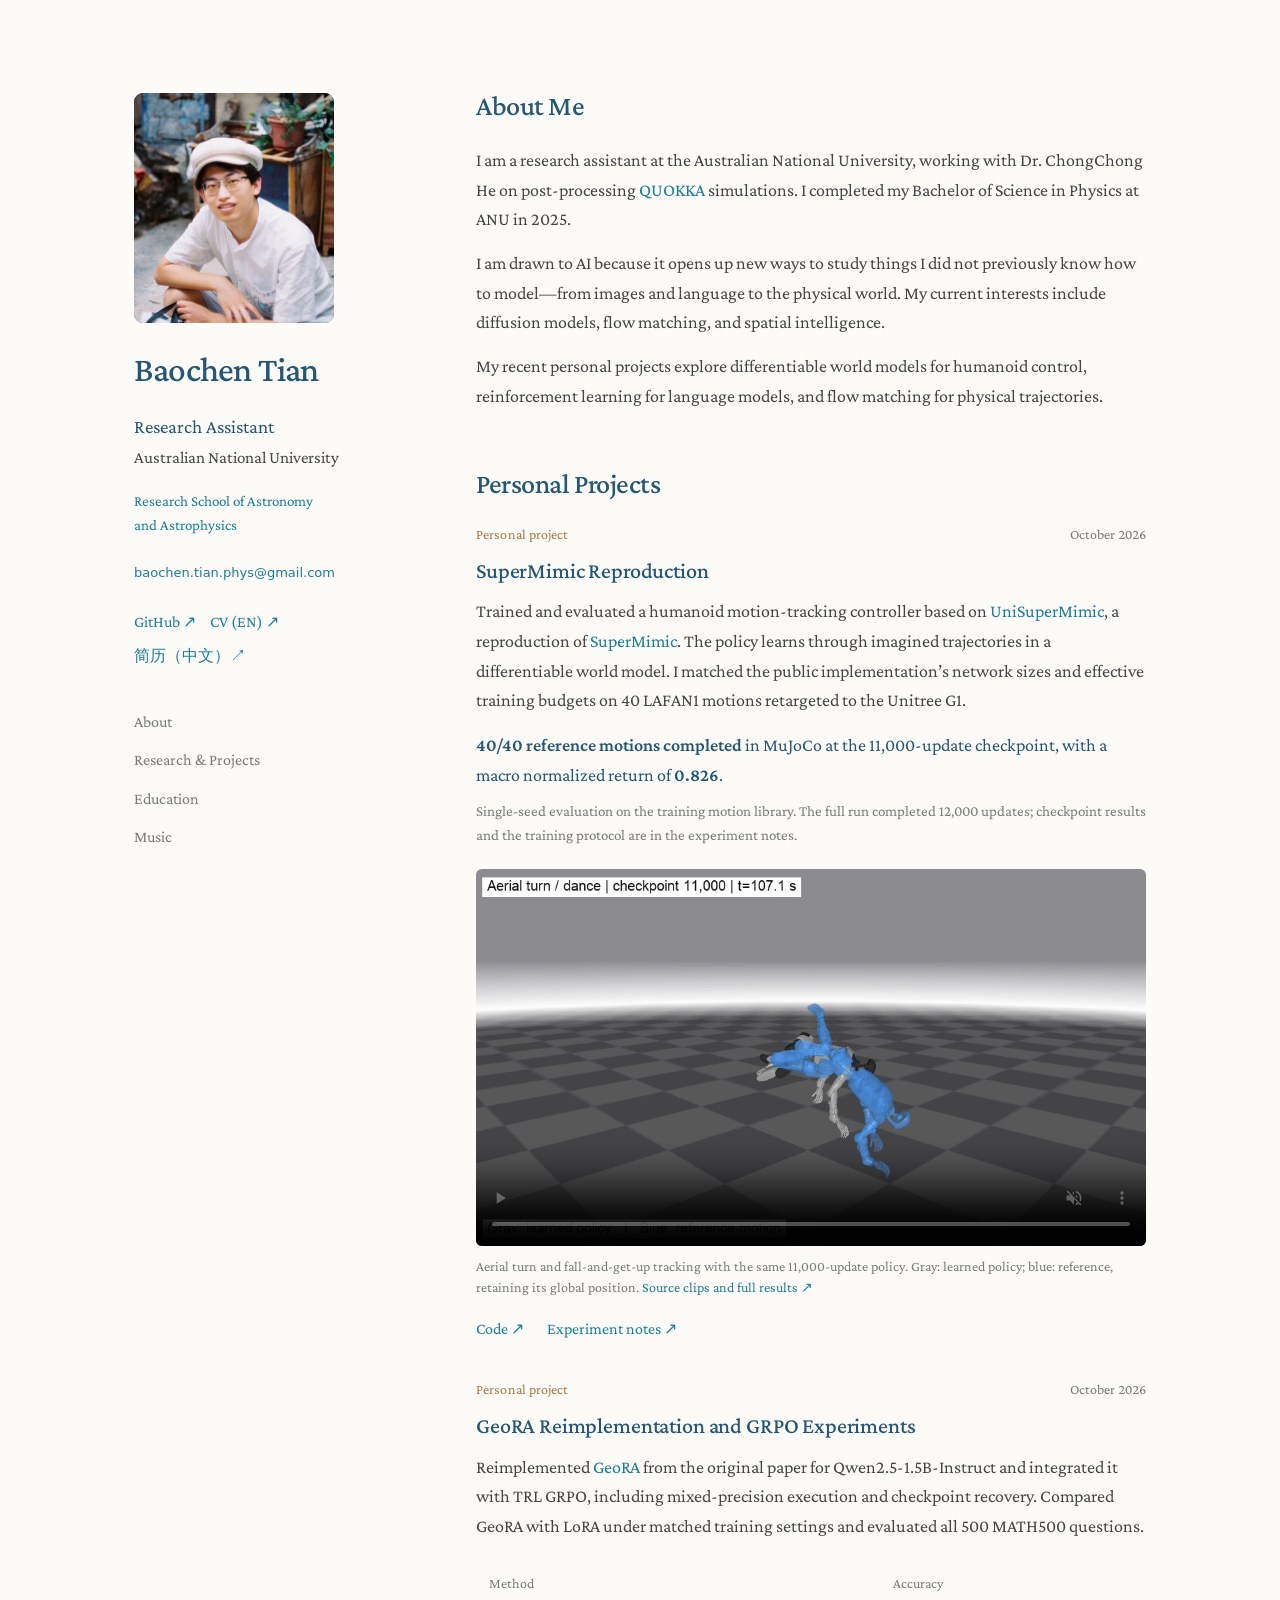
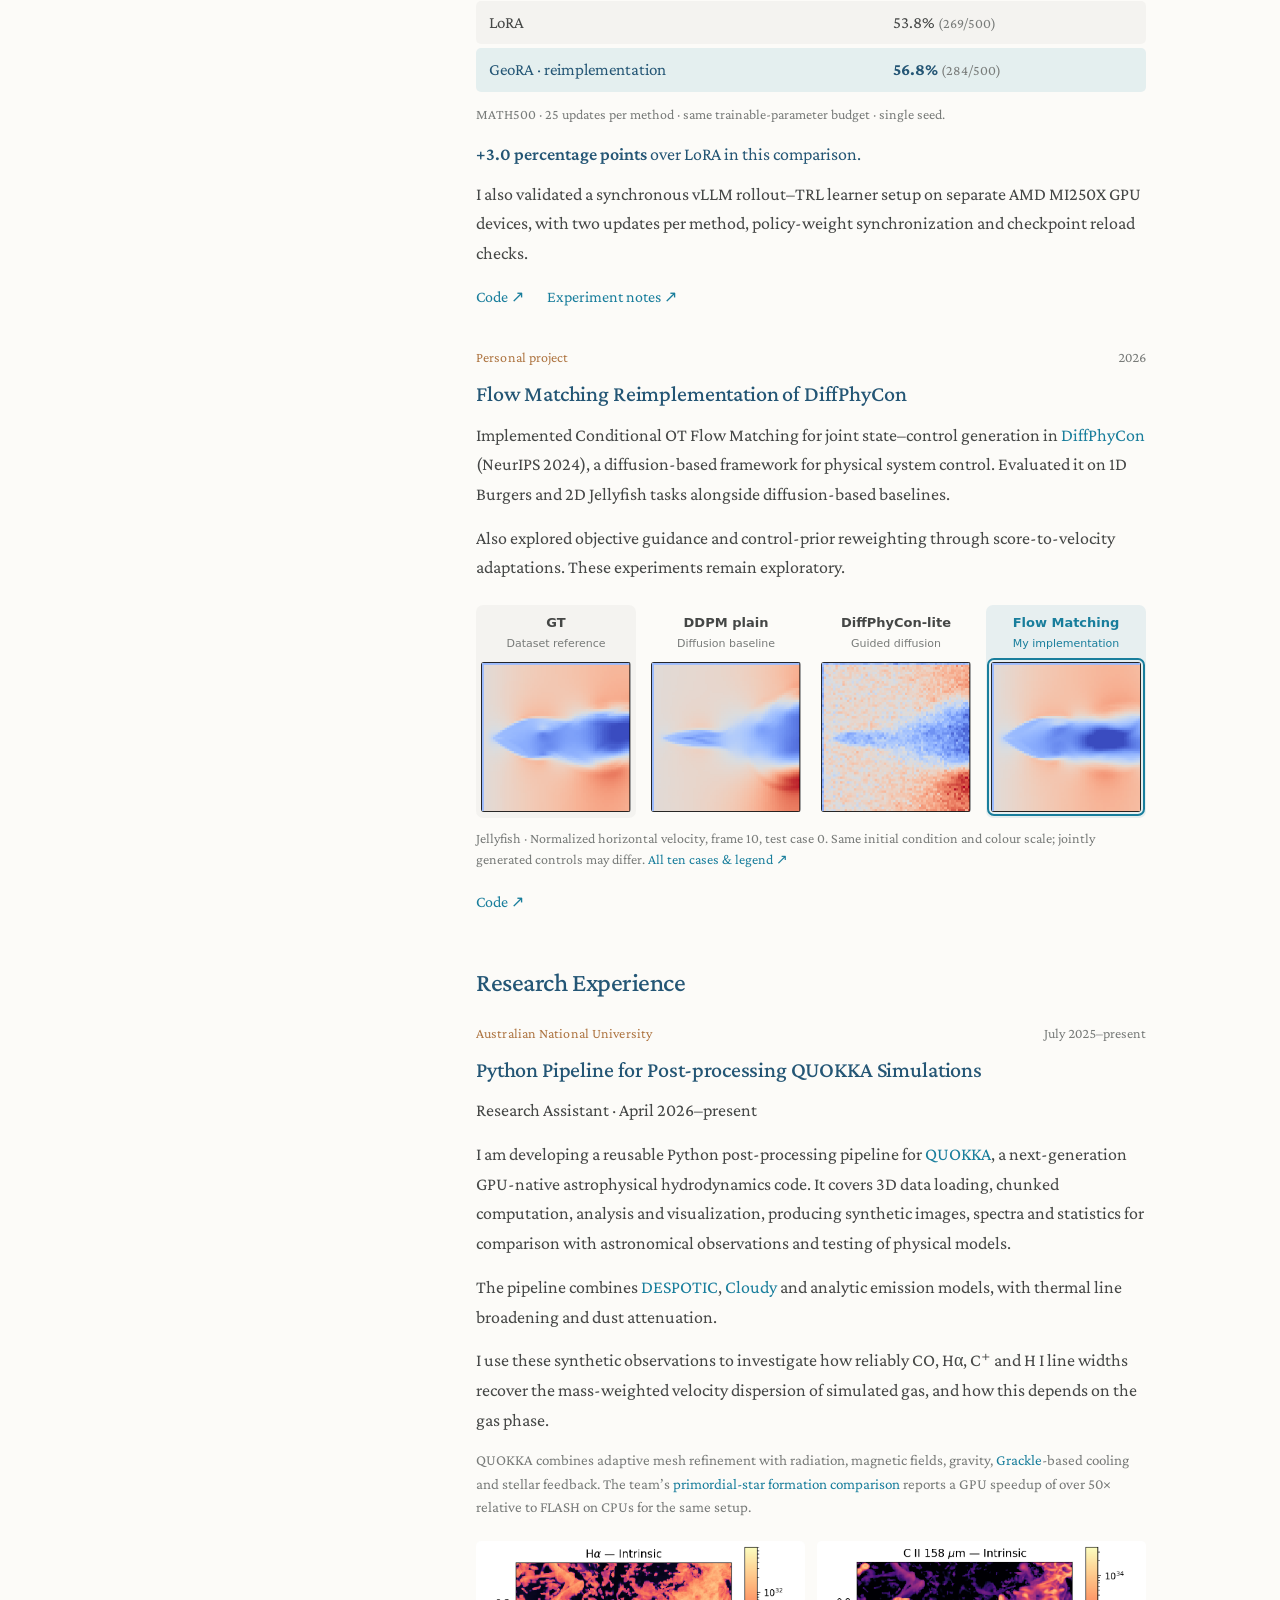
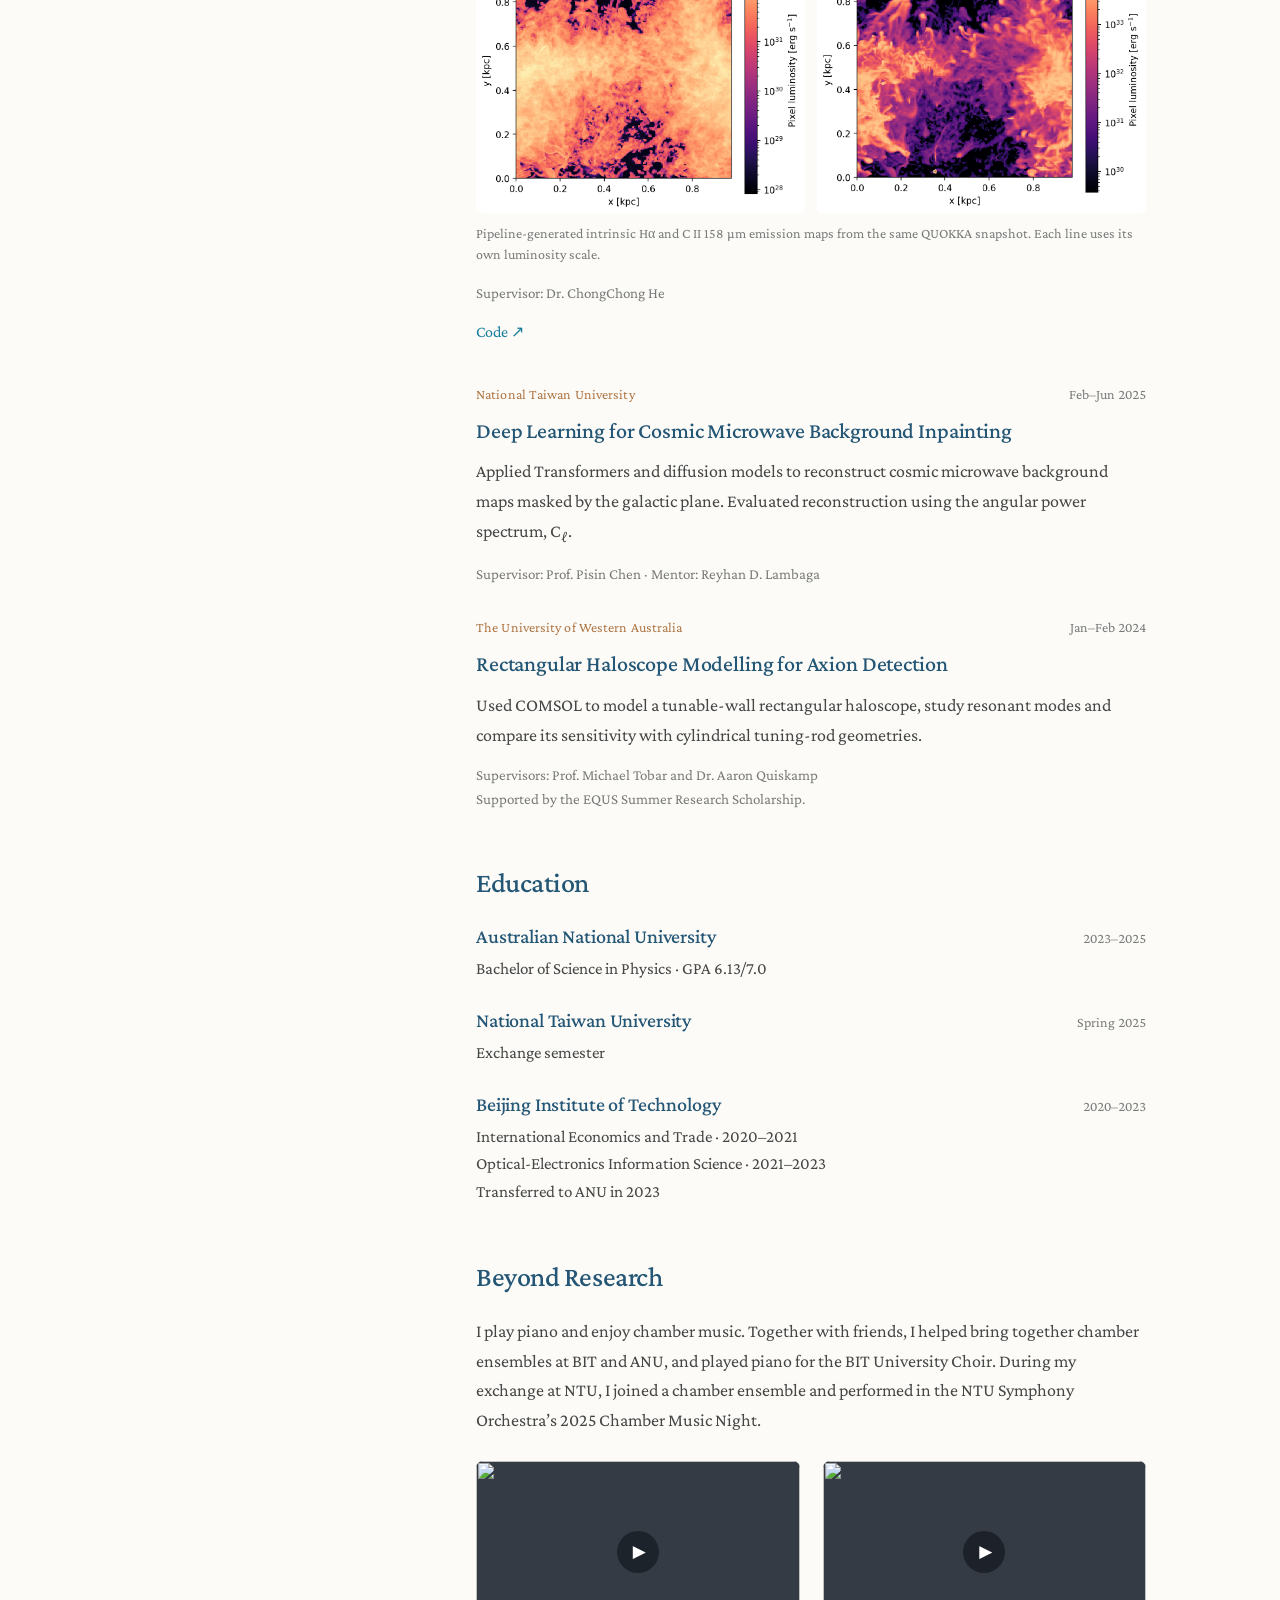
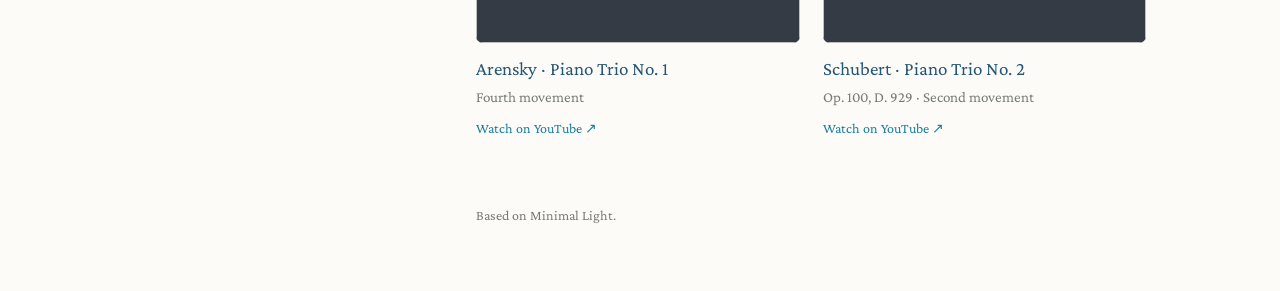
==== commit b29fc8bc: "Clarify GeoRA reimplementation attribution" ====
--- a/index.html
+++ b/index.html
@@ -37,12 +37,12 @@
 </figure>
 <div class="project-links"><a class="project-link" href="https://github.com/bcTiann/Uni-SuperMimic">Code ↗</a><a class="project-link" href="research/supermimic.html?v=20261025-selected">Experiment notes ↗</a></div></article>
 <article id="geora"><div class="entry-top"><span class="type">Personal project</span><span class="date">October 2026</span></div>
-<h3>GeoRA Implementation and GRPO Experiments</h3>
-<p>Implemented <a href="https://aclanthology.org/2026.acl-long.1110/">GeoRA</a> adapters for Qwen2.5-1.5B-Instruct and integrated them with TRL GRPO, including mixed-precision execution and checkpoint recovery. Compared GeoRA with LoRA under matched training settings and evaluated all 500 MATH500 questions.</p>
+<h3>GeoRA Reimplementation and GRPO Experiments</h3>
+<p>Reimplemented <a href="https://aclanthology.org/2026.acl-long.1110/">GeoRA</a> from the original paper for Qwen2.5-1.5B-Instruct and integrated it with TRL GRPO, including mixed-precision execution and checkpoint recovery. Compared GeoRA with LoRA under matched training settings and evaluated all 500 MATH500 questions.</p>
 <table class="results-table">
 <caption>MATH500 · 25 updates per method · same trainable-parameter budget · single seed.</caption>
 <thead><tr><th scope="col">Method</th><th scope="col">Accuracy</th></tr></thead>
-<tbody><tr><th scope="row">LoRA</th><td>53.8% <span>(269/500)</span></td></tr><tr class="own-result"><th scope="row">GeoRA · my implementation</th><td><strong>56.8%</strong> <span>(284/500)</span></td></tr></tbody>
+<tbody><tr><th scope="row">LoRA</th><td>53.8% <span>(269/500)</span></td></tr><tr class="own-result"><th scope="row">GeoRA · reimplementation</th><td><strong>56.8%</strong> <span>(284/500)</span></td></tr></tbody>
 </table>
 <p class="result-line"><strong>+3.0 percentage points</strong> over LoRA in this comparison.</p>
 <p>I also validated a synchronous vLLM rollout–TRL learner setup on separate AMD MI250X GPU devices, with two updates per method, policy-weight synchronization and checkpoint reload checks.</p>
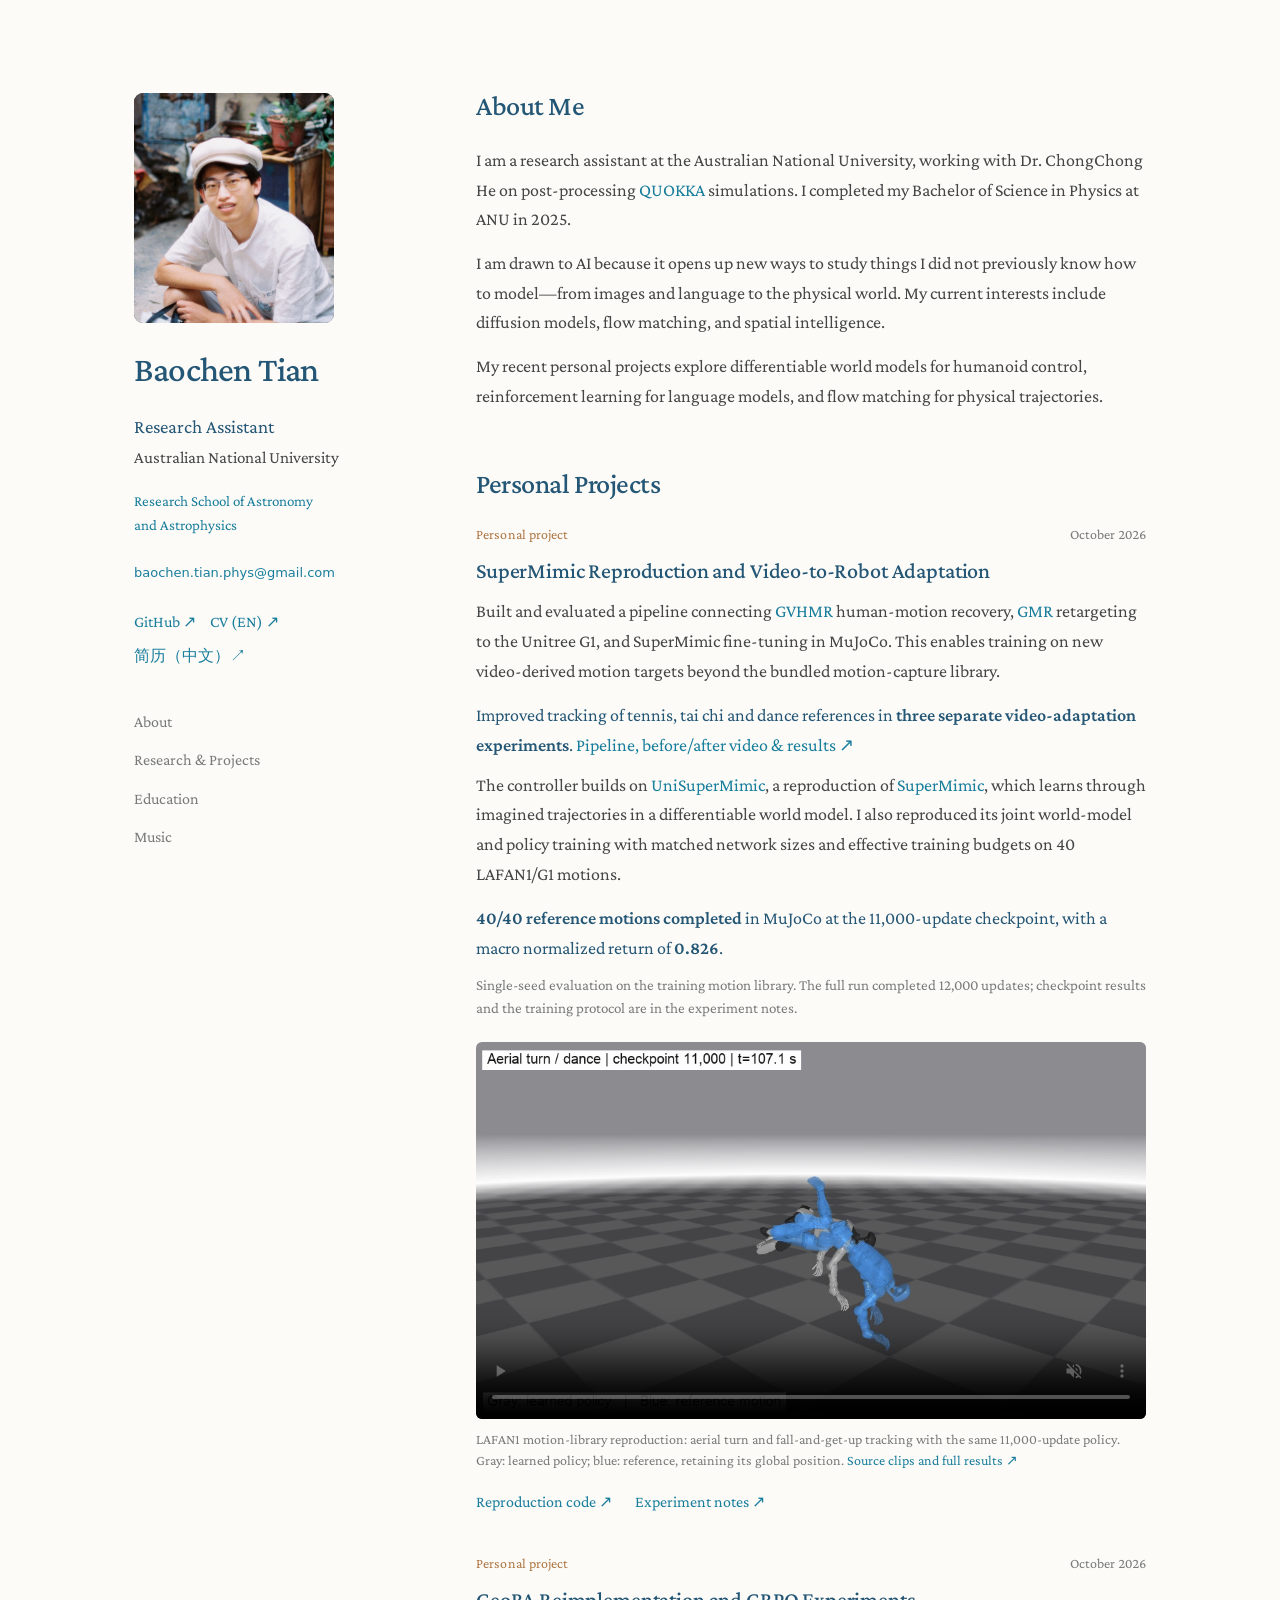
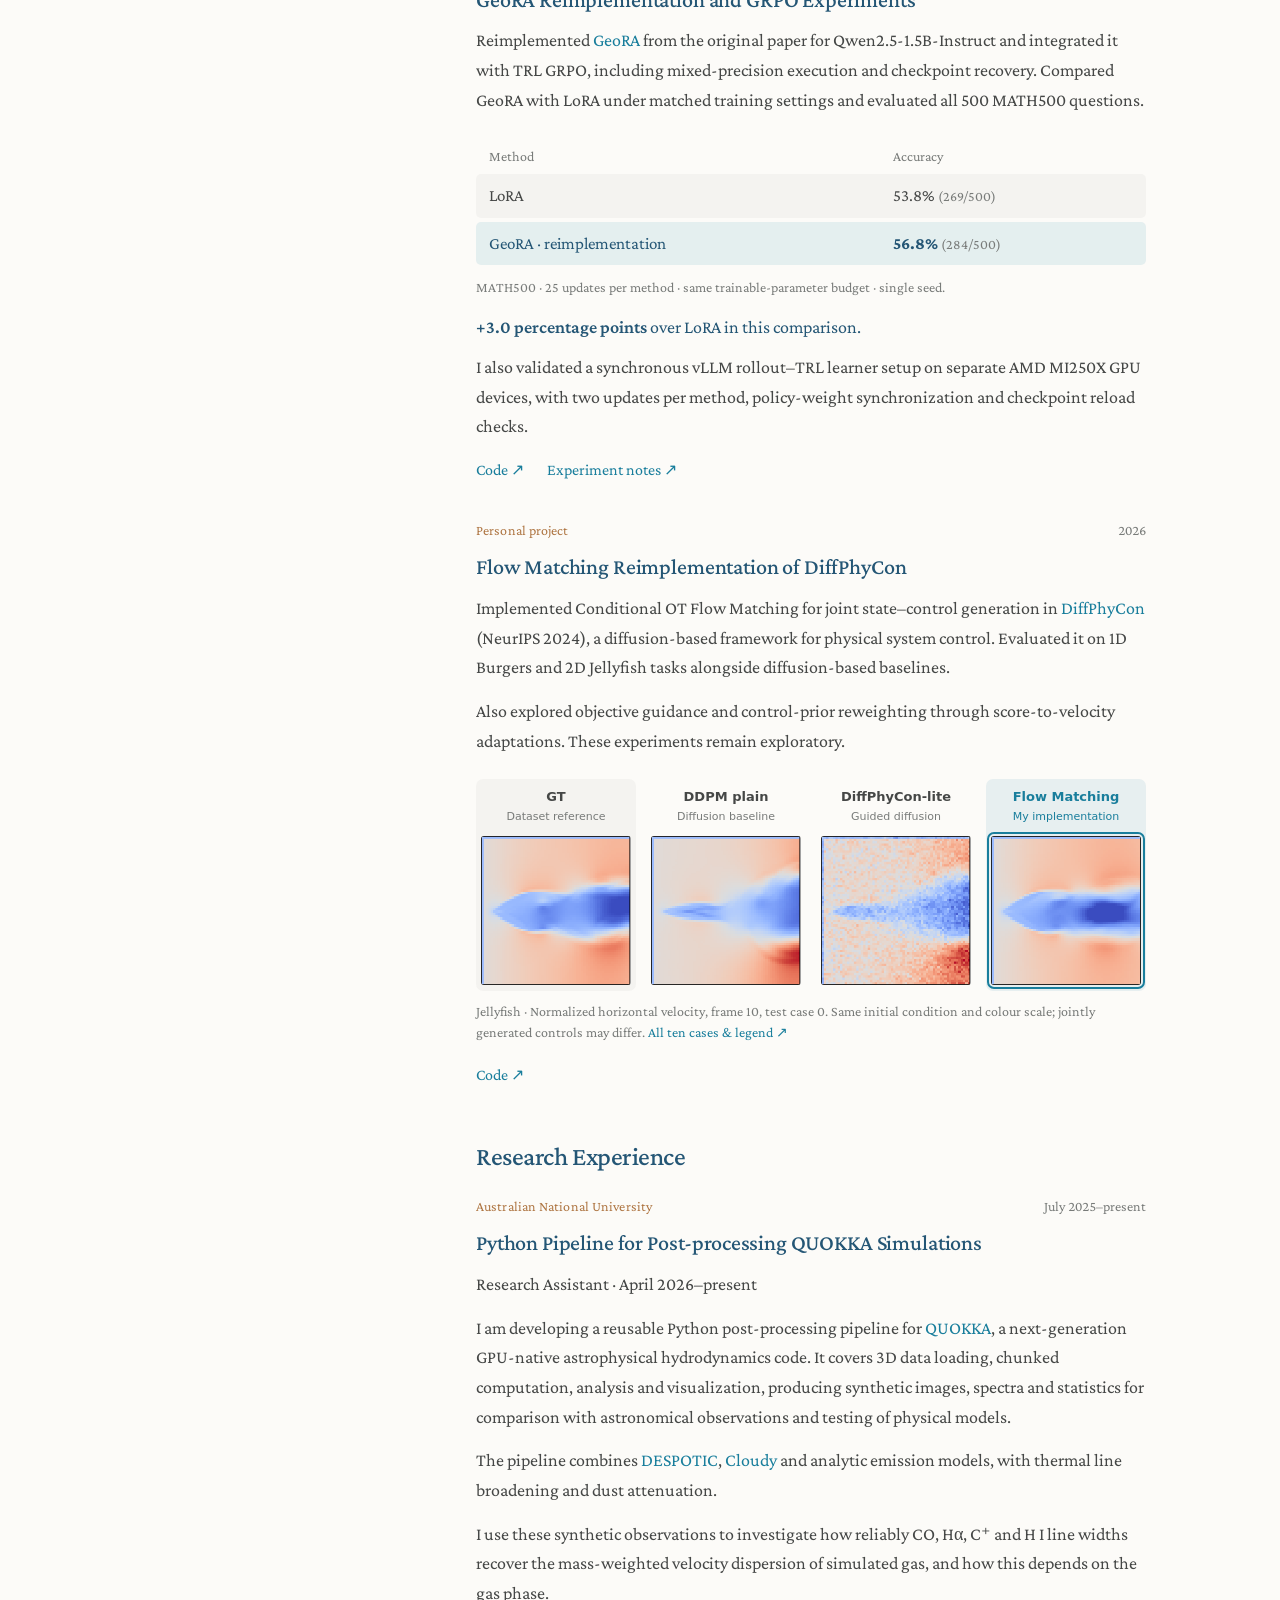
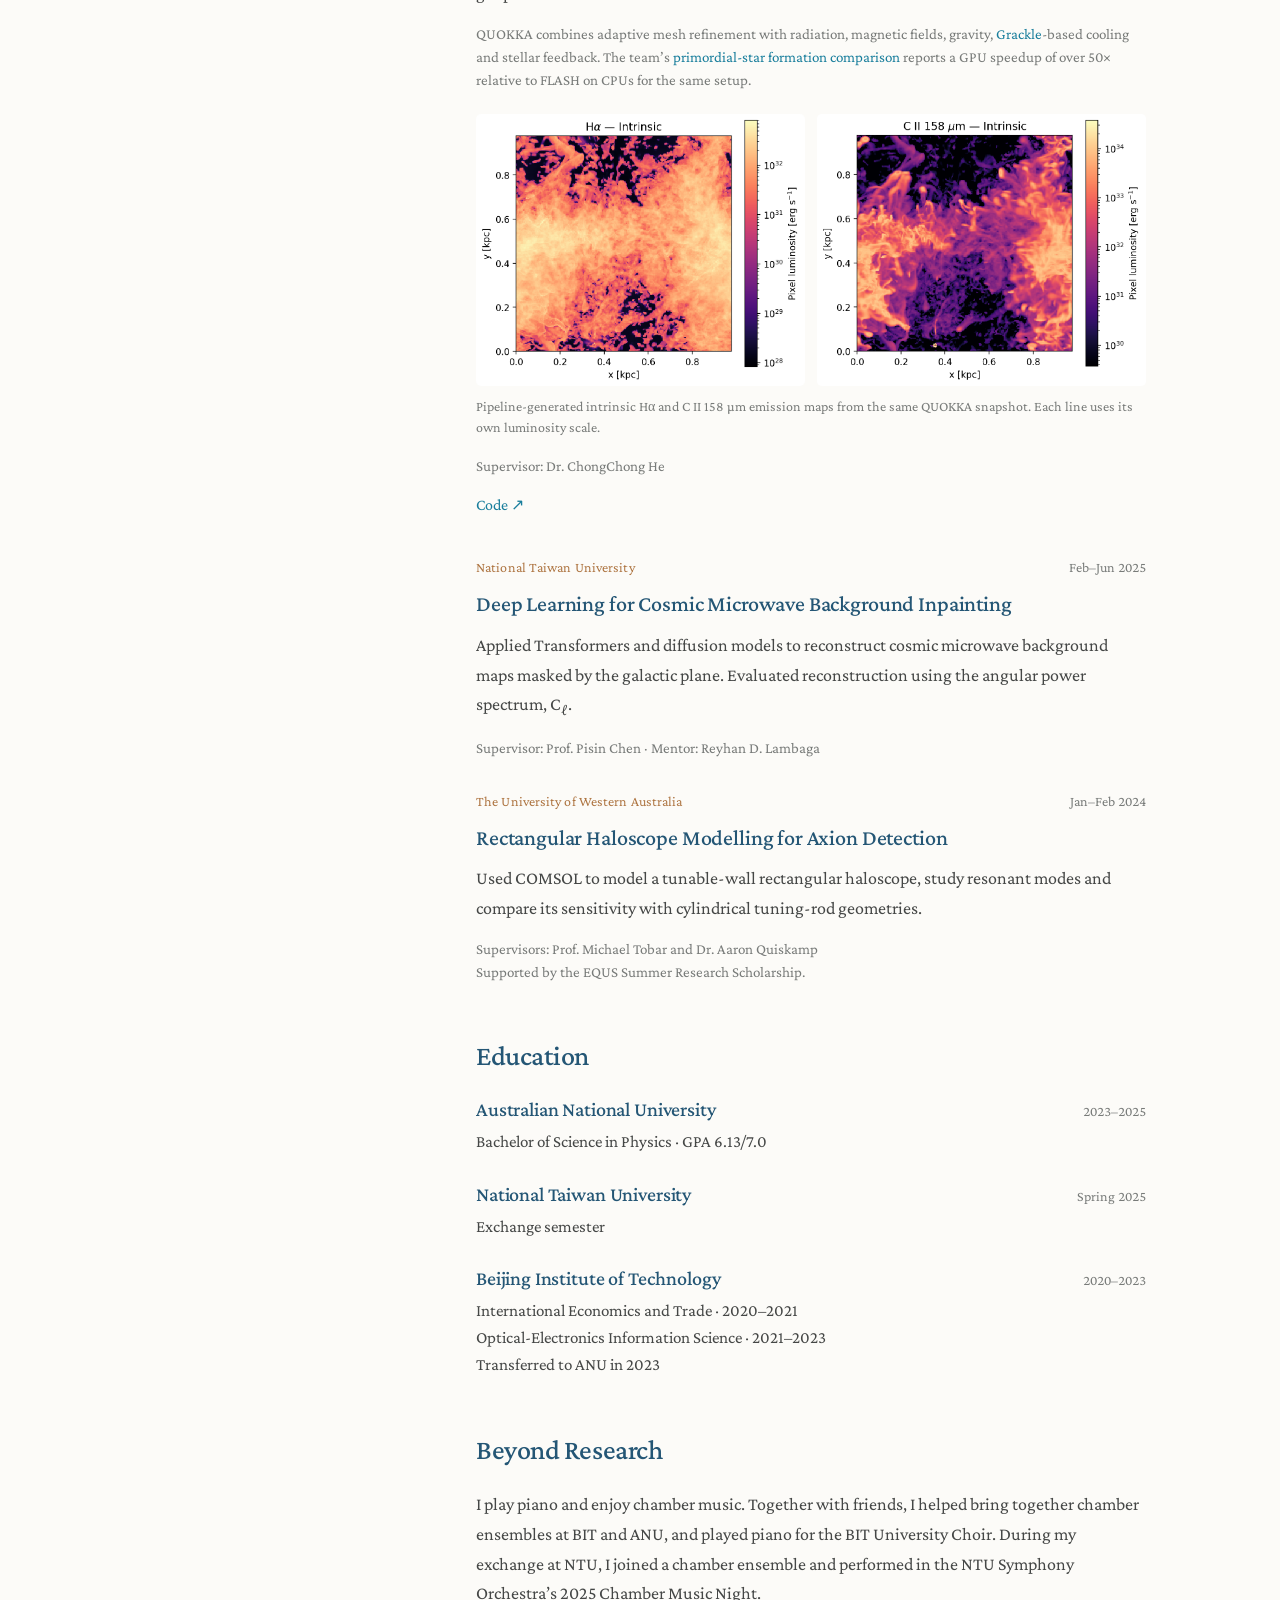
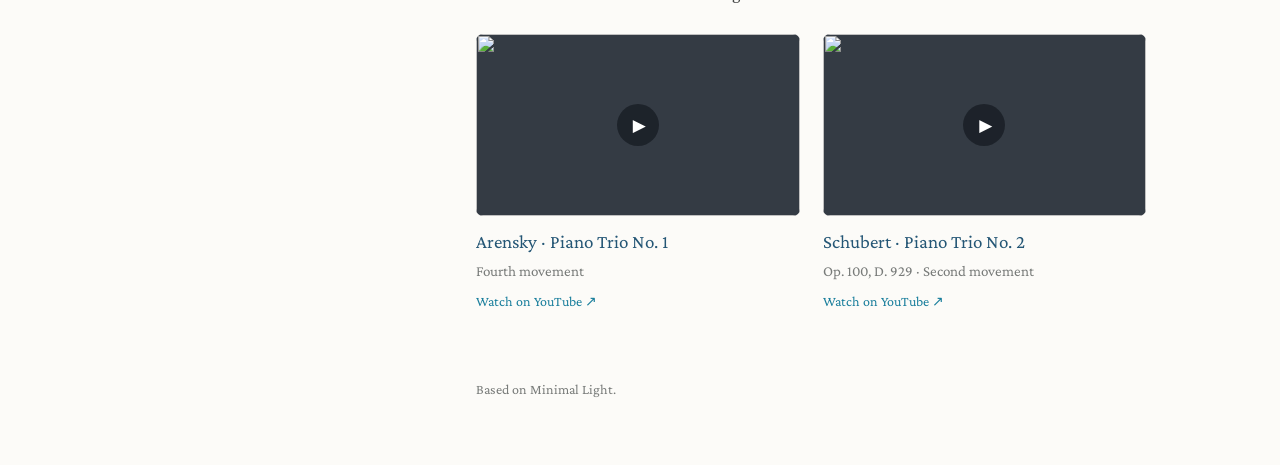
==== commit 50bde569: "Showcase video-to-robot motion adaptation with SuperMimic" ====
--- a/index.html
+++ b/index.html
@@ -27,15 +27,17 @@
 </section>
 <section id="research"><h2>Personal Projects</h2>
 <article id="supermimic"><div class="entry-top"><span class="type">Personal project</span><span class="date">October 2026</span></div>
-<h3>SuperMimic Reproduction</h3>
-<p>Trained and evaluated a humanoid motion-tracking controller based on <a href="https://github.com/Motphys/Uni-SuperMimic">UniSuperMimic</a>, a reproduction of <a href="https://supermimic.github.io/">SuperMimic</a>. The policy learns through imagined trajectories in a differentiable world model. I matched the public implementation’s network sizes and effective training budgets on 40 LAFAN1 motions retargeted to the Unitree G1.</p>
+<h3>SuperMimic Reproduction and Video-to-Robot Adaptation</h3>
+<p>Built and evaluated a pipeline connecting <a href="https://github.com/zju3dv/GVHMR">GVHMR</a> human-motion recovery, <a href="https://github.com/YanjieZe/GMR">GMR</a> retargeting to the Unitree G1, and SuperMimic fine-tuning in MuJoCo. This enables training on new video-derived motion targets beyond the bundled motion-capture library.</p>
+<p class="result-line">Improved tracking of tennis, tai chi and dance references in <strong>three separate video-adaptation experiments</strong>. <a href="research/supermimic.html?v=20261026-video#video-pipeline">Pipeline, before/after video &amp; results ↗</a></p>
+<p>The controller builds on <a href="https://github.com/Motphys/Uni-SuperMimic">UniSuperMimic</a>, a reproduction of <a href="https://supermimic.github.io/">SuperMimic</a>, which learns through imagined trajectories in a differentiable world model. I also reproduced its joint world-model and policy training with matched network sizes and effective training budgets on 40 LAFAN1/G1 motions.</p>
 <p class="result-line"><strong>40/40 reference motions completed</strong> in MuJoCo at the 11,000-update checkpoint, with a macro normalized return of <strong>0.826</strong>.</p>
 <p class="experiment-scope">Single-seed evaluation on the training motion library. The full run completed 12,000 updates; checkpoint results and the training protocol are in the experiment notes.</p>
 <figure class="research-figure">
 <video class="research-video" controls loop muted playsinline preload="metadata" poster="assets/supermimic-flip-getup-11000.png" width="960" height="540" aria-label="Aerial turn and fall-and-get-up tracking from the 11,000-update policy in MuJoCo"><source src="assets/supermimic-flip-getup-11000.mp4" type="video/mp4"><a href="assets/supermimic-flip-getup-11000.mp4">Watch the policy rollouts</a></video>
-<figcaption>Aerial turn and fall-and-get-up tracking with the same 11,000-update policy. Gray: learned policy; blue: reference, retaining its global position. <a href="research/supermimic.html?v=20261025-selected#rollout">Source clips and full results ↗</a></figcaption>
+<figcaption>LAFAN1 motion-library reproduction: aerial turn and fall-and-get-up tracking with the same 11,000-update policy. Gray: learned policy; blue: reference, retaining its global position. <a href="research/supermimic.html?v=20261026-video#rollout">Source clips and full results ↗</a></figcaption>
 </figure>
-<div class="project-links"><a class="project-link" href="https://github.com/bcTiann/Uni-SuperMimic">Code ↗</a><a class="project-link" href="research/supermimic.html?v=20261025-selected">Experiment notes ↗</a></div></article>
+<div class="project-links"><a class="project-link" href="https://github.com/bcTiann/Uni-SuperMimic">Reproduction code ↗</a><a class="project-link" href="research/supermimic.html?v=20261026-video">Experiment notes ↗</a></div></article>
 <article id="geora"><div class="entry-top"><span class="type">Personal project</span><span class="date">October 2026</span></div>
 <h3>GeoRA Reimplementation and GRPO Experiments</h3>
 <p>Reimplemented <a href="https://aclanthology.org/2026.acl-long.1110/">GeoRA</a> from the original paper for Qwen2.5-1.5B-Instruct and integrated it with TRL GRPO, including mixed-precision execution and checkpoint recovery. Compared GeoRA with LoRA under matched training settings and evaluated all 500 MATH500 questions.</p>
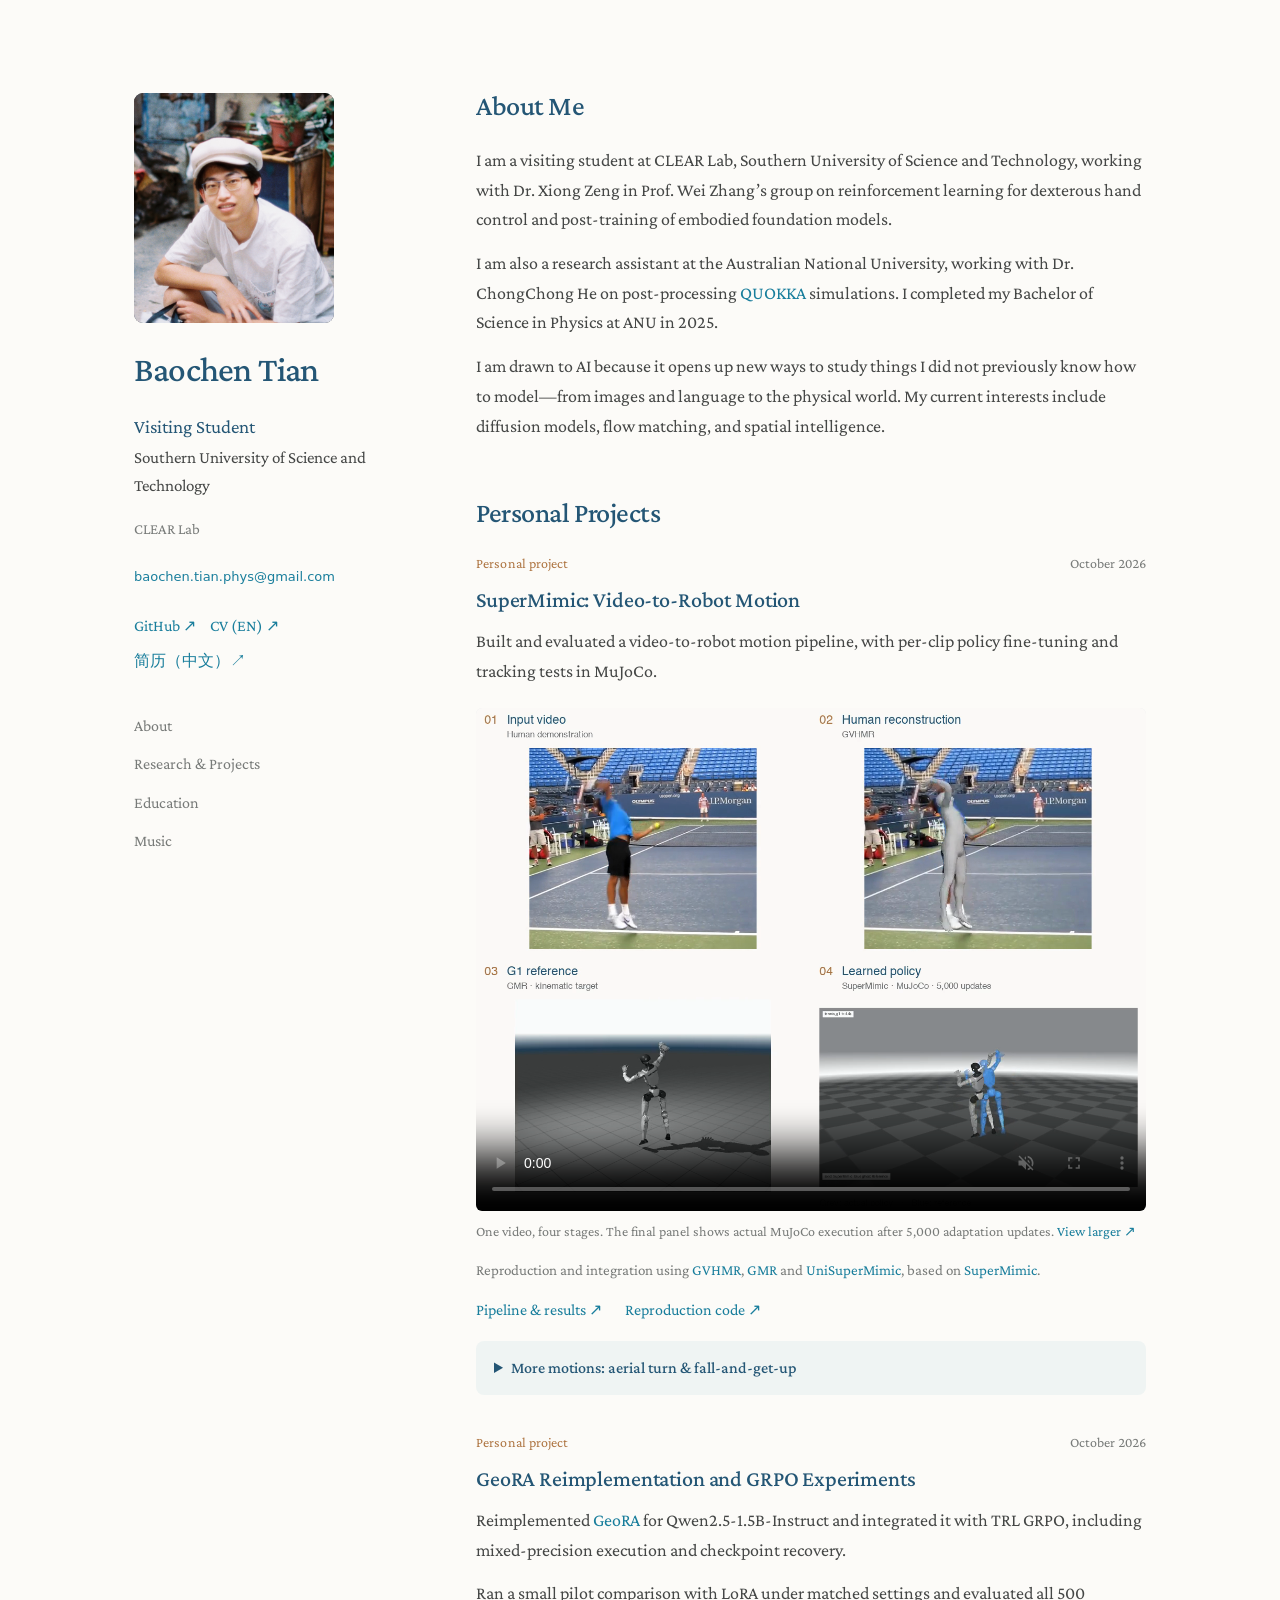
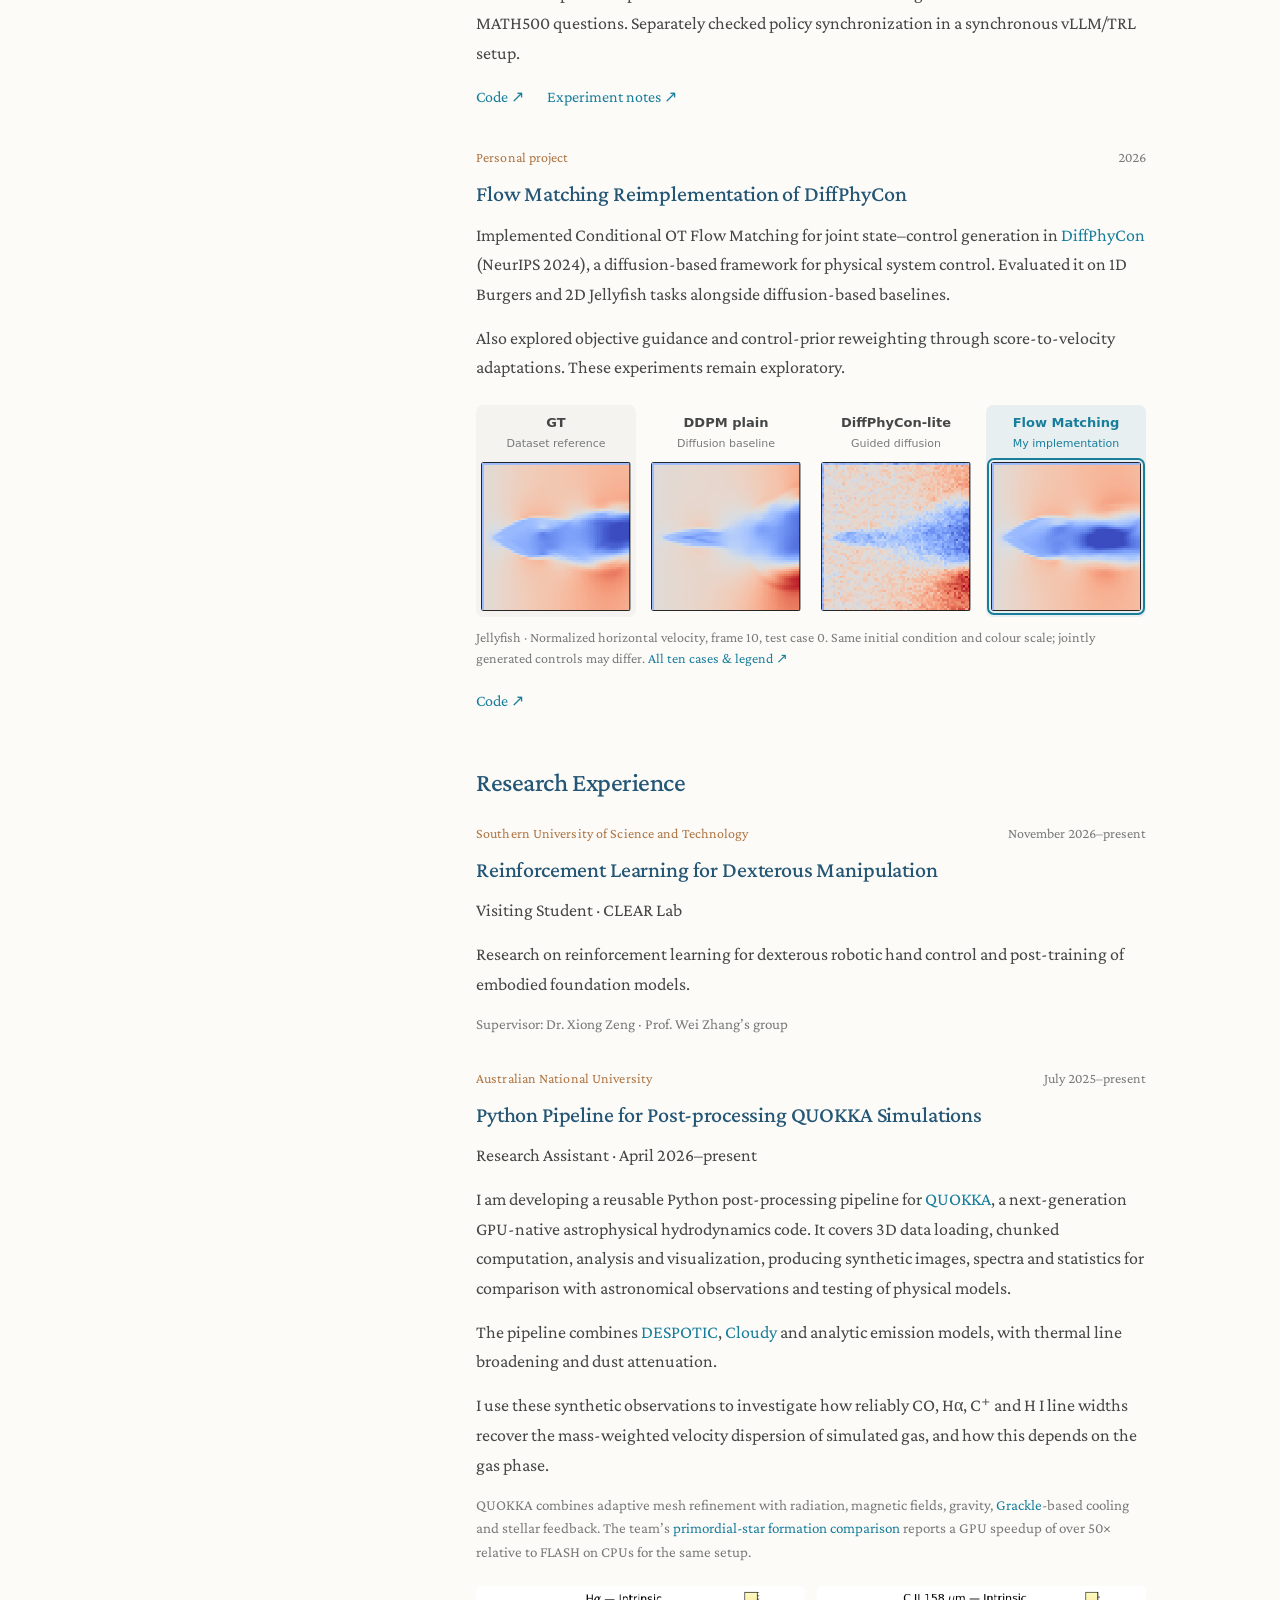
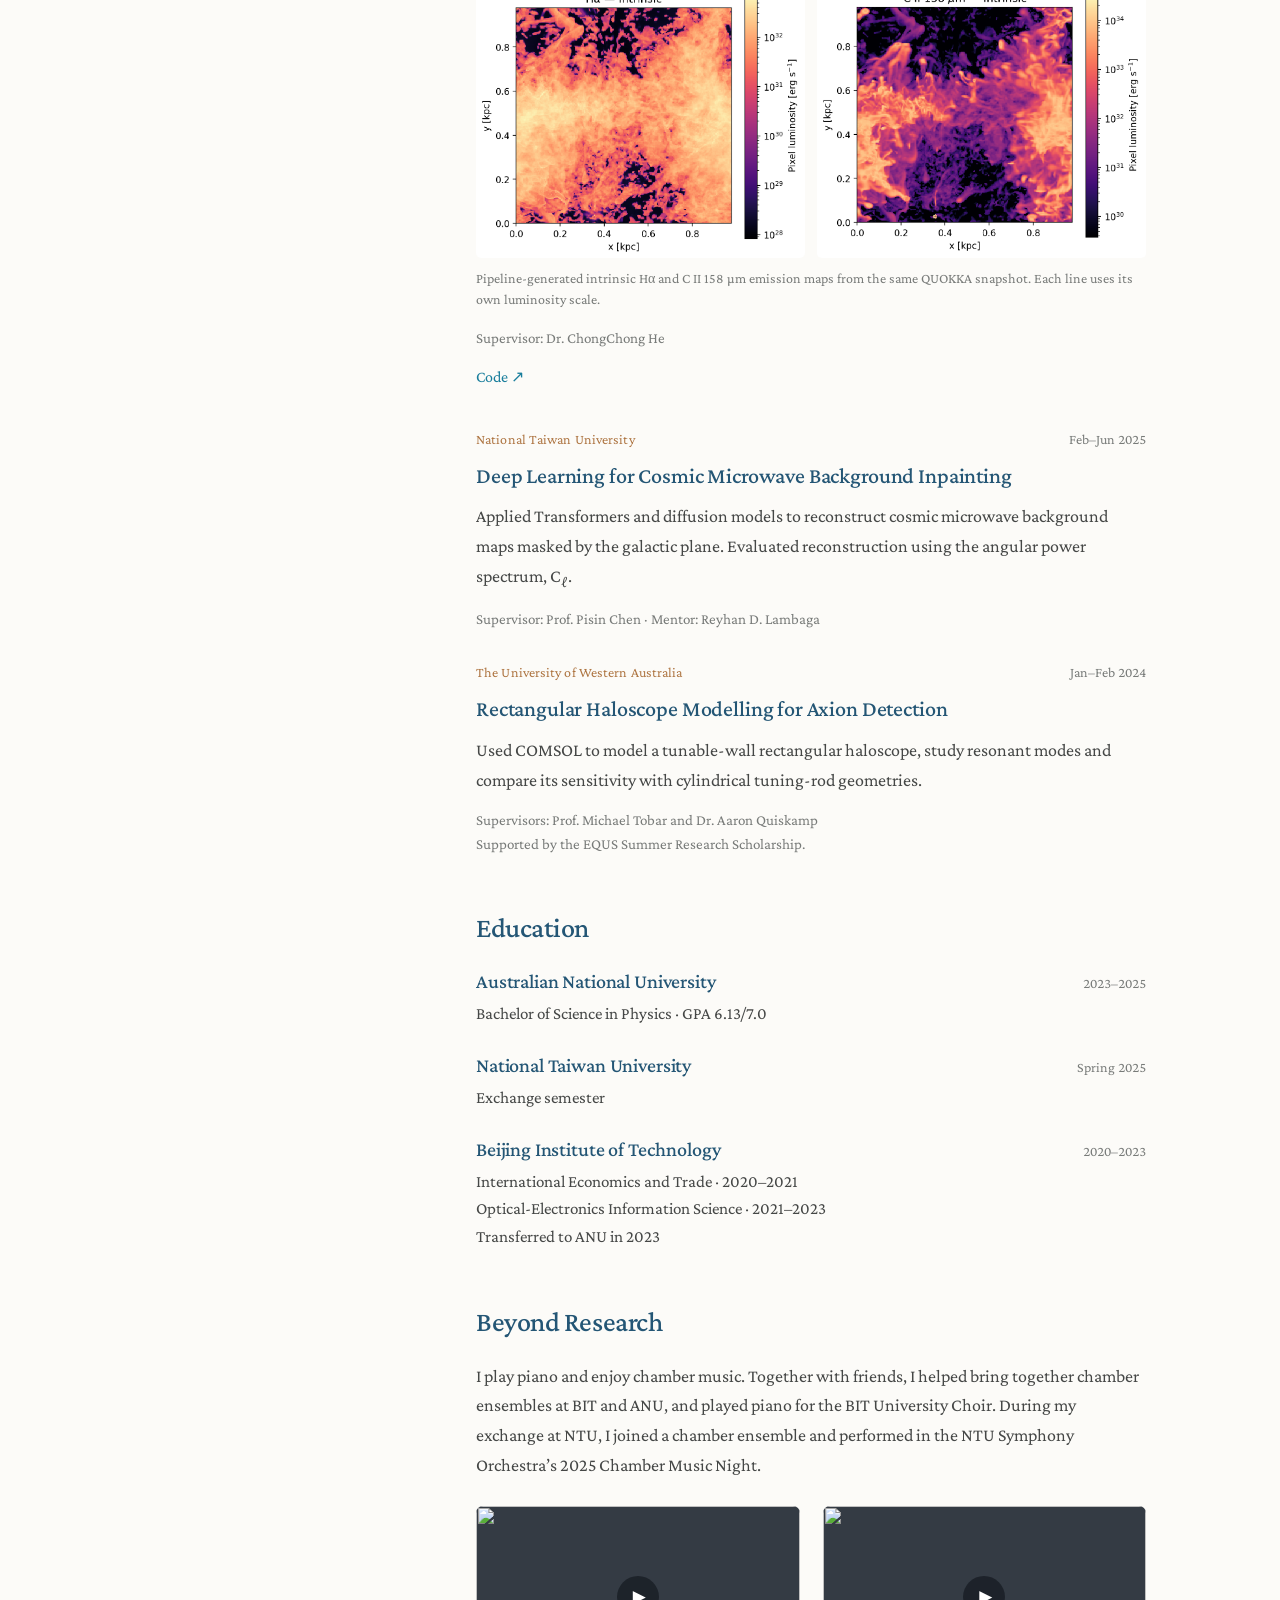
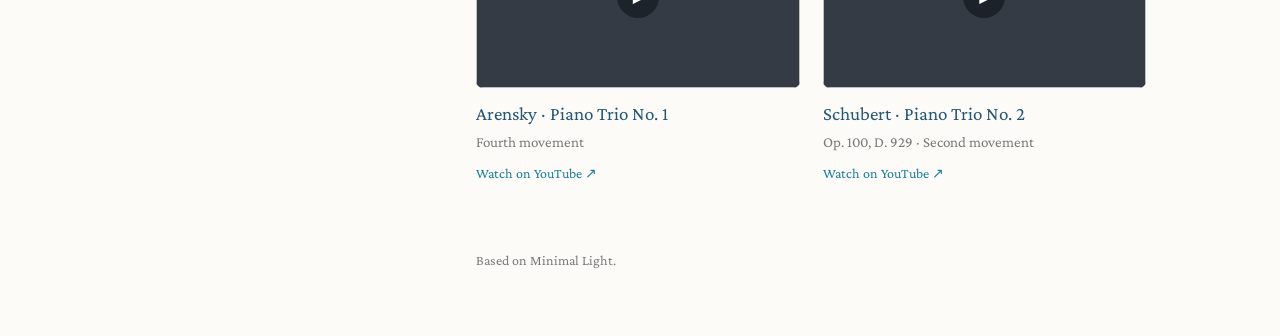
==== commit 4c3bbf60: "Refresh research profile, project summaries and bilingual CVs" ====
--- a/index.html
+++ b/index.html
@@ -2,9 +2,9 @@
 <html lang="en">
 <head>
 <meta charset="utf-8"><meta name="viewport" content="width=device-width,initial-scale=1">
-<title>Baochen Tian | Research Assistant at ANU</title>
-<meta name="description" content="Baochen Tian, Research Assistant at the Australian National University. Research and projects in generative modelling and astrophysical simulation post-processing.">
-<link rel="stylesheet" href="assets/custom.css?v=7">
+<title>Baochen Tian | CLEAR Lab, SUSTech</title>
+<meta name="description" content="Baochen Tian, Visiting Student at CLEAR Lab, Southern University of Science and Technology. Research in reinforcement learning, generative modelling and astrophysical simulation post-processing.">
+<link rel="stylesheet" href="assets/custom.css?v=8">
 </head>
 <body>
 <a class="skip" href="#about">Skip to content</a>
@@ -12,43 +12,41 @@
 <header>
 <div class="portrait"><img src="assets/baochen.jpg" alt="Baochen Tian" width="5397" height="3602" fetchpriority="high"></div>
 <h1>Baochen Tian</h1>
-<p class="role">Research Assistant</p>
-<p class="affiliation">Australian National University</p>
-<p class="department"><a href="https://rsaa.anu.edu.au/">Research School of Astronomy<br>and Astrophysics</a></p>
+<p class="role">Visiting Student</p>
+<p class="affiliation">Southern University of Science and Technology</p>
+<p class="department">CLEAR Lab</p>
 <a class="email" href="mailto:baochen.tian.phys@gmail.com">baochen.tian.phys@gmail.com</a>
-<div class="links"><a href="https://github.com/bcTiann">GitHub ↗</a><a href="assets/Baochen_Tian_CV.pdf?v=20261025">CV (EN) ↗</a><a href="assets/Baochen_Tian_CV_Chinese.pdf?v=20261025" lang="zh-Hans">简历（中文）↗</a></div>
+<div class="links"><a href="https://github.com/bcTiann">GitHub ↗</a><a href="assets/Baochen_Tian_CV.pdf?v=20261105">CV (EN) ↗</a><a href="assets/Baochen_Tian_CV_Chinese.pdf?v=20261105" lang="zh-Hans">简历（中文）↗</a></div>
 <nav aria-label="Sections"><a href="#about">About</a><a href="#research">Research &amp; Projects</a><a href="#education">Education</a><a href="#music">Music</a></nav>
 </header>
 <main>
 <section id="about"><h2>About Me</h2>
-<p>I am a research assistant at the Australian National University, working with Dr. ChongChong He on post-processing <a href="https://github.com/quokka-astro/quokka">QUOKKA</a> simulations. I completed my Bachelor of Science in Physics at ANU in 2025.</p>
+<p>I am a visiting student at CLEAR Lab, Southern University of Science and Technology, working with Dr. Xiong Zeng in Prof. Wei Zhang’s group on reinforcement learning for dexterous hand control and post-training of embodied foundation models.</p>
+<p>I am also a research assistant at the Australian National University, working with Dr. ChongChong He on post-processing <a href="https://github.com/quokka-astro/quokka">QUOKKA</a> simulations. I completed my Bachelor of Science in Physics at ANU in 2025.</p>
 <p>I am drawn to AI because it opens up new ways to study things I did not previously know how to model—from images and language to the physical world. My current interests include diffusion models, flow matching, and spatial intelligence.</p>
-<p>My recent personal projects explore differentiable world models for humanoid control, reinforcement learning for language models, and flow matching for physical trajectories.</p>
 </section>
 <section id="research"><h2>Personal Projects</h2>
 <article id="supermimic"><div class="entry-top"><span class="type">Personal project</span><span class="date">October 2026</span></div>
-<h3>SuperMimic Reproduction and Video-to-Robot Adaptation</h3>
-<p>Built and evaluated a pipeline connecting <a href="https://github.com/zju3dv/GVHMR">GVHMR</a> human-motion recovery, <a href="https://github.com/YanjieZe/GMR">GMR</a> retargeting to the Unitree G1, and SuperMimic fine-tuning in MuJoCo. This enables training on new video-derived motion targets beyond the bundled motion-capture library.</p>
-<p class="result-line">Improved tracking of tennis, tai chi and dance references in <strong>three separate video-adaptation experiments</strong>. <a href="research/supermimic.html?v=20261026-video#video-pipeline">Pipeline, before/after video &amp; results ↗</a></p>
-<p>The controller builds on <a href="https://github.com/Motphys/Uni-SuperMimic">UniSuperMimic</a>, a reproduction of <a href="https://supermimic.github.io/">SuperMimic</a>, which learns through imagined trajectories in a differentiable world model. I also reproduced its joint world-model and policy training with matched network sizes and effective training budgets on 40 LAFAN1/G1 motions.</p>
-<p class="result-line"><strong>40/40 reference motions completed</strong> in MuJoCo at the 11,000-update checkpoint, with a macro normalized return of <strong>0.826</strong>.</p>
-<p class="experiment-scope">Single-seed evaluation on the training motion library. The full run completed 12,000 updates; checkpoint results and the training protocol are in the experiment notes.</p>
+<h3>SuperMimic: Video-to-Robot Motion</h3>
+<p>Built and evaluated a video-to-robot motion pipeline, with per-clip policy fine-tuning and tracking tests in MuJoCo.</p>
 <figure class="research-figure">
-<video class="research-video" controls loop muted playsinline preload="metadata" poster="assets/supermimic-flip-getup-11000.png" width="960" height="540" aria-label="Aerial turn and fall-and-get-up tracking from the 11,000-update policy in MuJoCo"><source src="assets/supermimic-flip-getup-11000.mp4" type="video/mp4"><a href="assets/supermimic-flip-getup-11000.mp4">Watch the policy rollouts</a></video>
-<figcaption>LAFAN1 motion-library reproduction: aerial turn and fall-and-get-up tracking with the same 11,000-update policy. Gray: learned policy; blue: reference, retaining its global position. <a href="research/supermimic.html?v=20261026-video#rollout">Source clips and full results ↗</a></figcaption>
+<video class="research-video" controls loop muted playsinline preload="metadata" poster="assets/supermimic-video-pipeline.png" width="1280" height="960" aria-label="Four synchronized stages: input video, human reconstruction, G1 reference and learned MuJoCo policy"><source src="assets/supermimic-video-pipeline.mp4" type="video/mp4"><a href="assets/supermimic-video-pipeline.mp4">Watch the full video-to-robot pipeline</a></video>
+<figcaption>One video, four stages. The final panel shows actual MuJoCo execution after 5,000 adaptation updates. <a href="research/supermimic.html?v=20261105#video-pipeline">View larger ↗</a></figcaption>
 </figure>
-<div class="project-links"><a class="project-link" href="https://github.com/bcTiann/Uni-SuperMimic">Reproduction code ↗</a><a class="project-link" href="research/supermimic.html?v=20261026-video">Experiment notes ↗</a></div></article>
+<p class="experiment-scope">Reproduction and integration using <a href="https://github.com/zju3dv/GVHMR">GVHMR</a>, <a href="https://github.com/YanjieZe/GMR">GMR</a> and <a href="https://github.com/Motphys/Uni-SuperMimic">UniSuperMimic</a>, based on <a href="https://supermimic.github.io/">SuperMimic</a>.</p>
+<div class="project-links"><a class="project-link" href="research/supermimic.html?v=20261105">Pipeline &amp; results ↗</a><a class="project-link" href="https://github.com/bcTiann/Uni-SuperMimic">Reproduction code ↗</a></div>
+<details class="project-more">
+<summary>More motions: aerial turn &amp; fall-and-get-up</summary>
+<figure class="research-figure">
+<video class="research-video" controls loop muted playsinline preload="none" poster="assets/supermimic-flip-getup-11000.png" width="960" height="540" aria-label="Aerial turn and fall-and-get-up tracking from the 11,000-update LAFAN1 policy"><source src="assets/supermimic-flip-getup-11000.mp4" type="video/mp4"><a href="assets/supermimic-flip-getup-11000.mp4">Watch the policy rollouts</a></video>
+<figcaption>LAFAN1 reproduction · 40/40 reference motions completed at checkpoint 11,000, with mean return 0.826. Gray: learned policy; blue: reference. <a href="research/supermimic.html?v=20261105#reproduction">Protocol &amp; full results ↗</a></figcaption>
+</figure>
+</details></article>
 <article id="geora"><div class="entry-top"><span class="type">Personal project</span><span class="date">October 2026</span></div>
 <h3>GeoRA Reimplementation and GRPO Experiments</h3>
-<p>Reimplemented <a href="https://aclanthology.org/2026.acl-long.1110/">GeoRA</a> from the original paper for Qwen2.5-1.5B-Instruct and integrated it with TRL GRPO, including mixed-precision execution and checkpoint recovery. Compared GeoRA with LoRA under matched training settings and evaluated all 500 MATH500 questions.</p>
-<table class="results-table">
-<caption>MATH500 · 25 updates per method · same trainable-parameter budget · single seed.</caption>
-<thead><tr><th scope="col">Method</th><th scope="col">Accuracy</th></tr></thead>
-<tbody><tr><th scope="row">LoRA</th><td>53.8% <span>(269/500)</span></td></tr><tr class="own-result"><th scope="row">GeoRA · reimplementation</th><td><strong>56.8%</strong> <span>(284/500)</span></td></tr></tbody>
-</table>
-<p class="result-line"><strong>+3.0 percentage points</strong> over LoRA in this comparison.</p>
-<p>I also validated a synchronous vLLM rollout–TRL learner setup on separate AMD MI250X GPU devices, with two updates per method, policy-weight synchronization and checkpoint reload checks.</p>
-<div class="project-links"><a class="project-link" href="https://github.com/bcTiann/geora-repro">Code ↗</a><a class="project-link" href="research/geora.html">Experiment notes ↗</a></div></article>
+<p>Reimplemented <a href="https://aclanthology.org/2026.acl-long.1110/">GeoRA</a> for Qwen2.5-1.5B-Instruct and integrated it with TRL GRPO, including mixed-precision execution and checkpoint recovery.</p>
+<p>Ran a small pilot comparison with LoRA under matched settings and evaluated all 500 MATH500 questions. Separately checked policy synchronization in a synchronous vLLM/TRL setup.</p>
+<div class="project-links"><a class="project-link" href="https://github.com/bcTiann/geora-repro">Code ↗</a><a class="project-link" href="research/geora.html?v=20261105">Experiment notes ↗</a></div></article>
 <article id="flow-matching"><div class="entry-top"><span class="type">Personal project</span><span class="date">2026</span></div>
 <h3>Flow Matching Reimplementation of DiffPhyCon</h3>
 <p>Implemented Conditional OT Flow Matching for joint state–control generation in <a href="https://proceedings.neurips.cc/paper_files/paper/2024/hash/07a363fd2263091c2063998e0034999c-Abstract-Conference.html">DiffPhyCon</a> (NeurIPS 2024), a diffusion-based framework for physical system control. Evaluated it on 1D Burgers and 2D Jellyfish tasks alongside diffusion-based baselines.</p>
@@ -64,6 +62,11 @@
 </figure>
 <a class="project-link" href="https://github.com/bcTiann/diffphycon">Code ↗</a></article>
 <h2 class="subsection">Research Experience</h2>
+<article id="clear-lab" class="compact"><div class="entry-top"><span class="type">Southern University of Science and Technology</span><span class="date">November 2026–present</span></div>
+<h3>Reinforcement Learning for Dexterous Manipulation</h3>
+<p class="detail">Visiting Student · CLEAR Lab</p>
+<p>Research on reinforcement learning for dexterous robotic hand control and post-training of embodied foundation models.</p>
+<p class="mentor">Supervisor: Dr. Xiong Zeng · Prof. Wei Zhang’s group</p></article>
 <article id="quokka"><div class="entry-top"><span class="type">Australian National University</span><span class="date">July 2025–present</span></div>
 <h3>Python Pipeline for Post-processing QUOKKA Simulations</h3>
 <p class="detail">Research Assistant · April 2026–present</p>
--- a/assets/custom.css
+++ b/assets/custom.css
@@ -120,3 +120,11 @@
 .performance:hover .video-action { text-decoration: underline; }
 @media (min-width: 851px) and (max-height: 780px) { header { position: static; } }
 @media (max-width: 440px) { .performances { grid-template-columns: 1fr; gap: 28px; } .portrait { width: 180px; height: 207px; } }
+
+/* Progressive disclosure for project evidence and additional demonstrations. */
+.project-more { margin: 18px 0; padding: 15px 18px; background: rgba(25,126,156,.055); border-radius: 8px; }
+.project-more > summary { color: var(--heading); font-size: 16px; line-height: 1.5; font-weight: 500; cursor: pointer; }
+.project-more > summary:focus-visible { outline: 2px solid var(--link); outline-offset: 5px; border-radius: 2px; }
+.project-more[open] > summary { margin-bottom: 18px; }
+.project-more .research-figure:last-child { margin-bottom: 0; }
+.disclosure-body > :last-child { margin-bottom: 0; }
